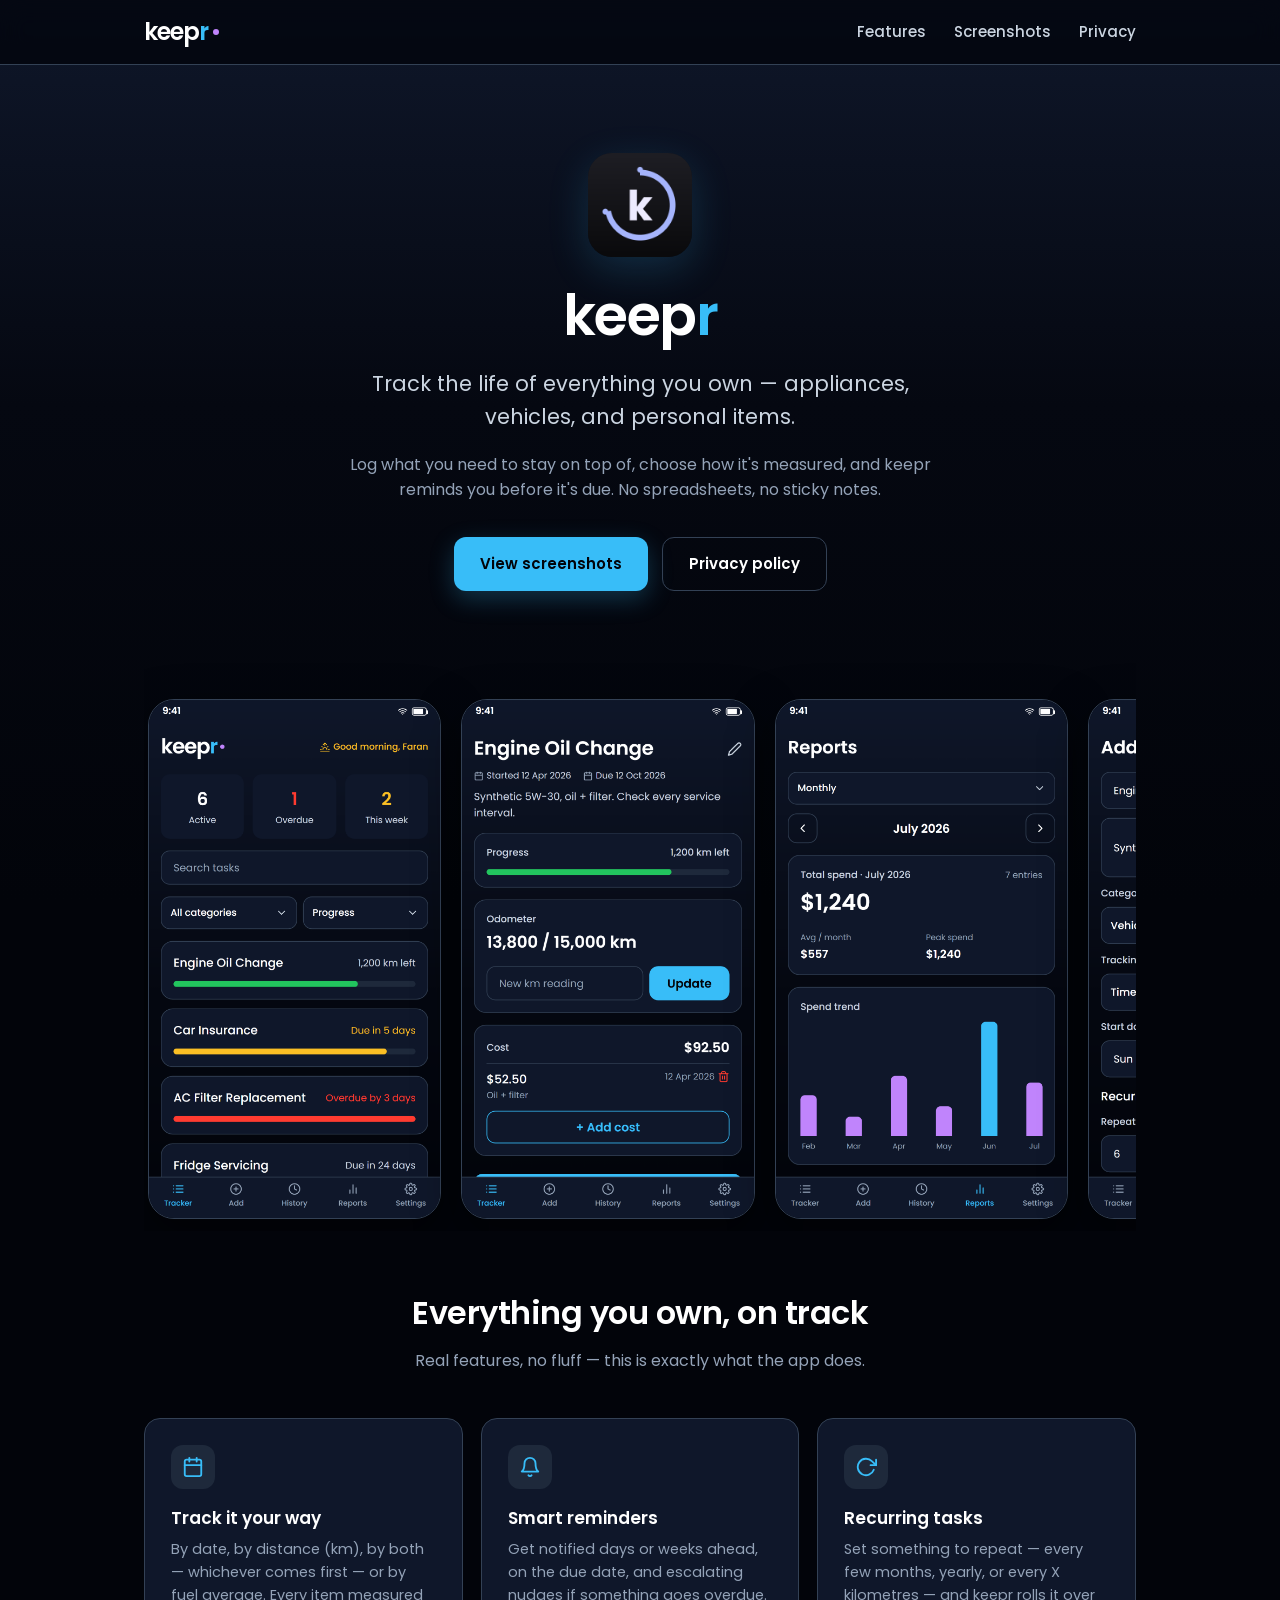
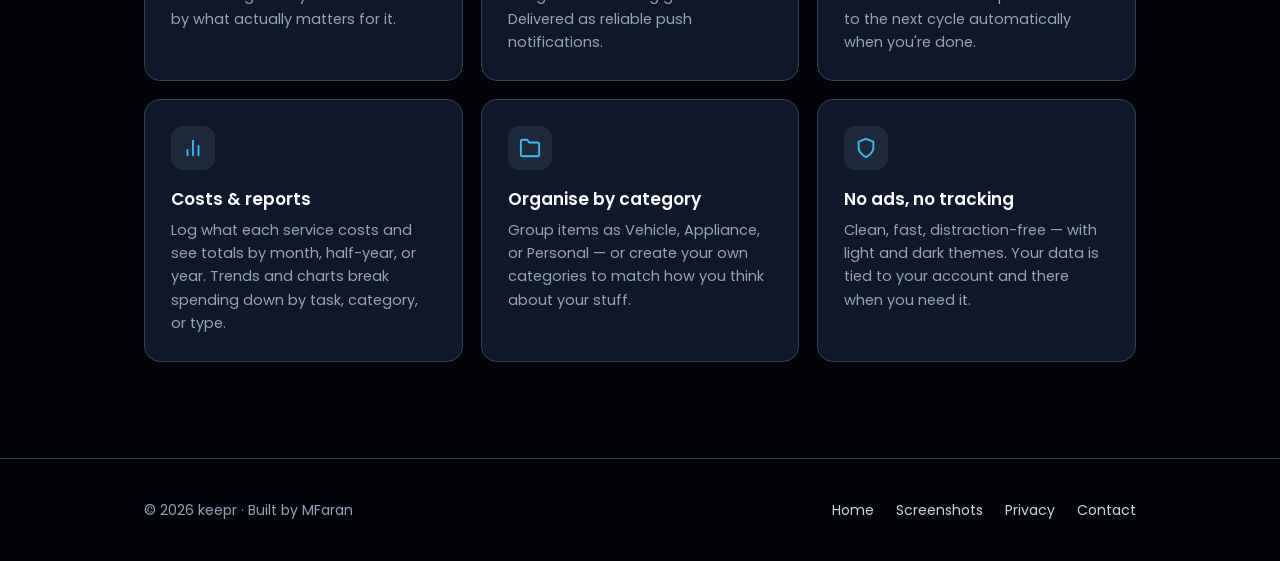
==== index.html @ 11b308d0 "keepr site: landing, privacy policy, screenshots" ====
<!doctype html>
<html lang="en">
<head>
<meta charset="utf-8">
<meta name="viewport" content="width=device-width, initial-scale=1">
<title>keepr — Track the life of everything you own</title>
<meta name="description" content="keepr helps you track the maintenance and lifespan of everything you own — by date, distance, or fuel — with reminders before things are due.">
<meta property="og:title" content="keepr — maintenance & lifespan tracker">
<meta property="og:description" content="Track maintenance by date, distance or fuel. Reminders before things are due. No ads, no tracking.">
<meta property="og:type" content="website">
<link rel="icon" href="assets/icon.png">
<link rel="preconnect" href="https://fonts.googleapis.com">
<link rel="preconnect" href="https://fonts.gstatic.com" crossorigin>
<link href="https://fonts.googleapis.com/css2?family=Poppins:wght@400;500;600&display=swap" rel="stylesheet">
<link rel="stylesheet" href="styles.css">
</head>
<body>

<nav class="nav">
  <div class="wrap nav-inner">
    <a class="brand" href="index.html">keep<span class="r">r</span><span class="dot"></span></a>
    <div class="nav-links">
      <a href="#features">Features</a>
      <a href="screenshots.html">Screenshots</a>
      <a href="privacy.html">Privacy</a>
    </div>
  </div>
</nav>

<header class="hero">
  <div class="wrap">
    <img class="app-icon" src="assets/icon.png" alt="keepr app icon">
    <h1>keep<span class="r">r</span></h1>
    <p class="tagline">Track the life of everything you own — appliances, vehicles, and personal items.</p>
    <p class="lead">Log what you need to stay on top of, choose how it's measured, and keepr reminds you before it's due. No spreadsheets, no sticky notes.</p>
    <div class="cta-row">
      <a class="btn btn-primary" href="screenshots.html">View screenshots</a>
      <a class="btn btn-ghost" href="privacy.html">Privacy policy</a>
    </div>
  </div>
</header>

<!-- Screenshot strip -->
<section class="wrap">
  <div class="shot-strip">
    <img src="screenshots/01-tracker.png" alt="Tracker screen">
    <img src="screenshots/02-detail.png" alt="Task detail screen">
    <img src="screenshots/04-reports.png" alt="Reports screen">
    <img src="screenshots/03-add.png" alt="Add task screen">
    <img src="screenshots/05-settings.png" alt="Settings screen">
    <img src="screenshots/06-tracker-light.png" alt="Tracker screen, light theme">
  </div>
</section>

<!-- Features -->
<section class="section" id="features">
  <div class="wrap">
    <h2>Everything you own, on track</h2>
    <p class="sub">Real features, no fluff — this is exactly what the app does.</p>
    <div class="features">

      <div class="feature">
        <div class="fic">
          <svg width="22" height="22" viewBox="0 0 24 24" fill="none" stroke="#38BDF8" stroke-width="2" stroke-linecap="round" stroke-linejoin="round"><rect x="3" y="4" width="18" height="18" rx="2" ry="2"/><line x1="16" y1="2" x2="16" y2="6"/><line x1="8" y1="2" x2="8" y2="6"/><line x1="3" y1="10" x2="21" y2="10"/></svg>
        </div>
        <h3>Track it your way</h3>
        <p>By date, by distance (km), by both — whichever comes first — or by fuel average. Every item measured by what actually matters for it.</p>
      </div>

      <div class="feature">
        <div class="fic">
          <svg width="22" height="22" viewBox="0 0 24 24" fill="none" stroke="#38BDF8" stroke-width="2" stroke-linecap="round" stroke-linejoin="round"><path d="M18 8A6 6 0 0 0 6 8c0 7-3 9-3 9h18s-3-2-3-9"/><path d="M13.73 21a2 2 0 0 1-3.46 0"/></svg>
        </div>
        <h3>Smart reminders</h3>
        <p>Get notified days or weeks ahead, on the due date, and escalating nudges if something goes overdue. Delivered as reliable push notifications.</p>
      </div>

      <div class="feature">
        <div class="fic">
          <svg width="22" height="22" viewBox="0 0 24 24" fill="none" stroke="#38BDF8" stroke-width="2" stroke-linecap="round" stroke-linejoin="round"><polyline points="23 4 23 10 17 10"/><path d="M20.49 15a9 9 0 1 1-2.12-9.36L23 10"/></svg>
        </div>
        <h3>Recurring tasks</h3>
        <p>Set something to repeat — every few months, yearly, or every X kilometres — and keepr rolls it over to the next cycle automatically when you're done.</p>
      </div>

      <div class="feature">
        <div class="fic">
          <svg width="22" height="22" viewBox="0 0 24 24" fill="none" stroke="#38BDF8" stroke-width="2" stroke-linecap="round" stroke-linejoin="round"><line x1="18" y1="20" x2="18" y2="10"/><line x1="12" y1="20" x2="12" y2="4"/><line x1="6" y1="20" x2="6" y2="14"/></svg>
        </div>
        <h3>Costs &amp; reports</h3>
        <p>Log what each service costs and see totals by month, half-year, or year. Trends and charts break spending down by task, category, or type.</p>
      </div>

      <div class="feature">
        <div class="fic">
          <svg width="22" height="22" viewBox="0 0 24 24" fill="none" stroke="#38BDF8" stroke-width="2" stroke-linecap="round" stroke-linejoin="round"><path d="M22 19a2 2 0 0 1-2 2H4a2 2 0 0 1-2-2V5a2 2 0 0 1 2-2h5l2 3h9a2 2 0 0 1 2 2z"/></svg>
        </div>
        <h3>Organise by category</h3>
        <p>Group items as Vehicle, Appliance, or Personal — or create your own categories to match how you think about your stuff.</p>
      </div>

      <div class="feature">
        <div class="fic">
          <svg width="22" height="22" viewBox="0 0 24 24" fill="none" stroke="#38BDF8" stroke-width="2" stroke-linecap="round" stroke-linejoin="round"><path d="M12 22s8-4 8-10V5l-8-3-8 3v7c0 6 8 10 8 10z"/></svg>
        </div>
        <h3>No ads, no tracking</h3>
        <p>Clean, fast, distraction-free — with light and dark themes. Your data is tied to your account and there when you need it.</p>
      </div>

    </div>
  </div>
</section>

<footer>
  <div class="wrap footer-inner">
    <span class="muted">© 2026 keepr · Built by MFaran</span>
    <div class="flinks">
      <a href="index.html">Home</a>
      <a href="screenshots.html">Screenshots</a>
      <a href="privacy.html">Privacy</a>
      <a href="mailto:farantariq09@gmail.com">Contact</a>
    </div>
  </div>
</footer>

</body>
</html>
---- styles.css ----
/* keepr — GitHub Pages site. Palette mirrors the app's dark theme (src/theme/tokens.ts). */
:root {
  --bg: #02040A;
  --surface: #0F172A;
  --surface-alt: #1E293B;
  --text: #FFFFFF;
  --text-secondary: #CBD5E1;
  --text-muted: #94A3B8;
  --accent: #38BDF8;
  --accent-secondary: #C084FC;
  --border: #334155;
  --success: #22C55E;
  --danger: #FF3B30;
  --radius: 16px;
}

* { margin: 0; padding: 0; box-sizing: border-box; }

html { scroll-behavior: smooth; }

body {
  font-family: 'Poppins', -apple-system, BlinkMacSystemFont, 'Segoe UI', sans-serif;
  color: var(--text);
  background: var(--bg);
  background-image: linear-gradient(180deg, #0F172A 0%, #050811 45%, #02040A 100%);
  background-attachment: fixed;
  line-height: 1.6;
  -webkit-font-smoothing: antialiased;
}

.wrap { max-width: 1040px; margin: 0 auto; padding: 0 24px; }

/* ---- Nav ---- */
.nav {
  position: sticky; top: 0; z-index: 20;
  backdrop-filter: blur(12px);
  background: rgba(2, 4, 10, 0.72);
  border-bottom: 1px solid var(--border);
}
.nav-inner { display: flex; align-items: center; justify-content: space-between; height: 64px; }
.brand { display: flex; align-items: center; font-weight: 600; font-size: 24px; letter-spacing: -1px; text-decoration: none; color: var(--text); }
.brand .r { color: var(--accent); }
.brand .dot { width: 6px; height: 6px; border-radius: 999px; background: var(--accent-secondary); margin-left: 5px; }
.nav-links { display: flex; gap: 28px; }
.nav-links a { color: var(--text-secondary); text-decoration: none; font-size: 15px; font-weight: 500; transition: color .15s; }
.nav-links a:hover { color: var(--accent); }

/* ---- Hero ---- */
.hero { text-align: center; padding: 88px 0 64px; }
.hero .app-icon {
  width: 104px; height: 104px; border-radius: 24px; margin: 0 auto 28px;
  box-shadow: 0 12px 40px rgba(56, 189, 248, 0.18); display: block;
}
.hero h1 { font-size: 56px; font-weight: 600; letter-spacing: -1.5px; line-height: 1.1; }
.hero h1 .r { color: var(--accent); }
.hero .tagline { font-size: 21px; color: var(--text-secondary); margin: 20px auto 0; max-width: 620px; font-weight: 400; }
.hero .lead { font-size: 16px; color: var(--text-muted); margin: 18px auto 0; max-width: 620px; }
.cta-row { display: flex; gap: 14px; justify-content: center; margin-top: 34px; flex-wrap: wrap; }
.btn {
  display: inline-flex; align-items: center; gap: 8px; text-decoration: none;
  font-weight: 600; font-size: 15px; padding: 14px 26px; border-radius: 12px; transition: transform .12s, box-shadow .12s;
}
.btn-primary { background: var(--accent); color: #02040A; box-shadow: 0 8px 24px rgba(56,189,248,.25); }
.btn-primary:hover { transform: translateY(-2px); box-shadow: 0 12px 30px rgba(56,189,248,.35); }
.btn-ghost { border: 1px solid var(--border); color: var(--text); }
.btn-ghost:hover { border-color: var(--accent); color: var(--accent); }

/* ---- Sections ---- */
.section { padding: 56px 0; }
.section h2 { font-size: 32px; font-weight: 600; letter-spacing: -0.5px; text-align: center; }
.section .sub { text-align: center; color: var(--text-muted); margin-top: 10px; font-size: 16px; }

/* ---- Feature grid ---- */
.features { display: grid; grid-template-columns: repeat(auto-fit, minmax(260px, 1fr)); gap: 18px; margin-top: 44px; }
.feature {
  background: var(--surface); border: 1px solid var(--border); border-radius: var(--radius); padding: 26px;
}
.feature .fic {
  width: 44px; height: 44px; border-radius: 12px; background: var(--surface-alt);
  display: flex; align-items: center; justify-content: center; margin-bottom: 16px;
}
.feature h3 { font-size: 17px; font-weight: 600; margin-bottom: 6px; }
.feature p { color: var(--text-muted); font-size: 14.5px; }

/* ---- Screenshot strip / gallery ---- */
.shots { display: grid; grid-template-columns: repeat(auto-fit, minmax(220px, 1fr)); gap: 24px; margin-top: 44px; }
.shot { text-align: center; }
.shot img {
  width: 100%; max-width: 300px; border-radius: 24px; border: 1px solid var(--border);
  box-shadow: 0 16px 44px rgba(0,0,0,.5); transition: transform .2s;
}
.shot img:hover { transform: translateY(-6px); }
.shot .caption { margin-top: 14px; color: var(--text-secondary); font-size: 14px; font-weight: 500; }

.shot-strip { display: flex; gap: 20px; overflow-x: auto; padding: 44px 4px 12px; scroll-snap-type: x mandatory; }
.shot-strip img {
  height: 520px; border-radius: 26px; border: 1px solid var(--border);
  box-shadow: 0 16px 44px rgba(0,0,0,.5); scroll-snap-align: center; flex-shrink: 0;
}

/* ---- Article (privacy) ---- */
.article { max-width: 760px; margin: 0 auto; padding: 56px 0 40px; }
.article h1 { font-size: 38px; font-weight: 600; letter-spacing: -1px; }
.article .updated { color: var(--text-muted); font-size: 14px; margin-top: 8px; margin-bottom: 32px; }
.article h2 { font-size: 22px; font-weight: 600; margin: 34px 0 12px; }
.article p { color: var(--text-secondary); margin-bottom: 16px; font-size: 16px; }
.article ul { color: var(--text-secondary); margin: 0 0 16px 22px; }
.article li { margin-bottom: 8px; }
.article strong { color: var(--text); font-weight: 600; }
.article a { color: var(--accent); text-decoration: none; }
.article a:hover { text-decoration: underline; }
.article .contact-card {
  background: var(--surface); border: 1px solid var(--border); border-radius: var(--radius);
  padding: 22px 24px; margin-top: 12px;
}

/* ---- Footer ---- */
footer { border-top: 1px solid var(--border); padding: 40px 0; margin-top: 40px; }
.footer-inner { display: flex; align-items: center; justify-content: space-between; flex-wrap: wrap; gap: 16px; }
footer .muted { color: var(--text-muted); font-size: 14px; }
footer .flinks { display: flex; gap: 22px; }
footer .flinks a { color: var(--text-secondary); text-decoration: none; font-size: 14px; }
footer .flinks a:hover { color: var(--accent); }

/* ---- Responsive ---- */
@media (max-width: 640px) {
  .hero { padding: 56px 0 40px; }
  .hero h1 { font-size: 40px; }
  .hero .tagline { font-size: 18px; }
  .nav-links { gap: 18px; }
  .nav-links a { font-size: 14px; }
  .section h2 { font-size: 26px; }
}
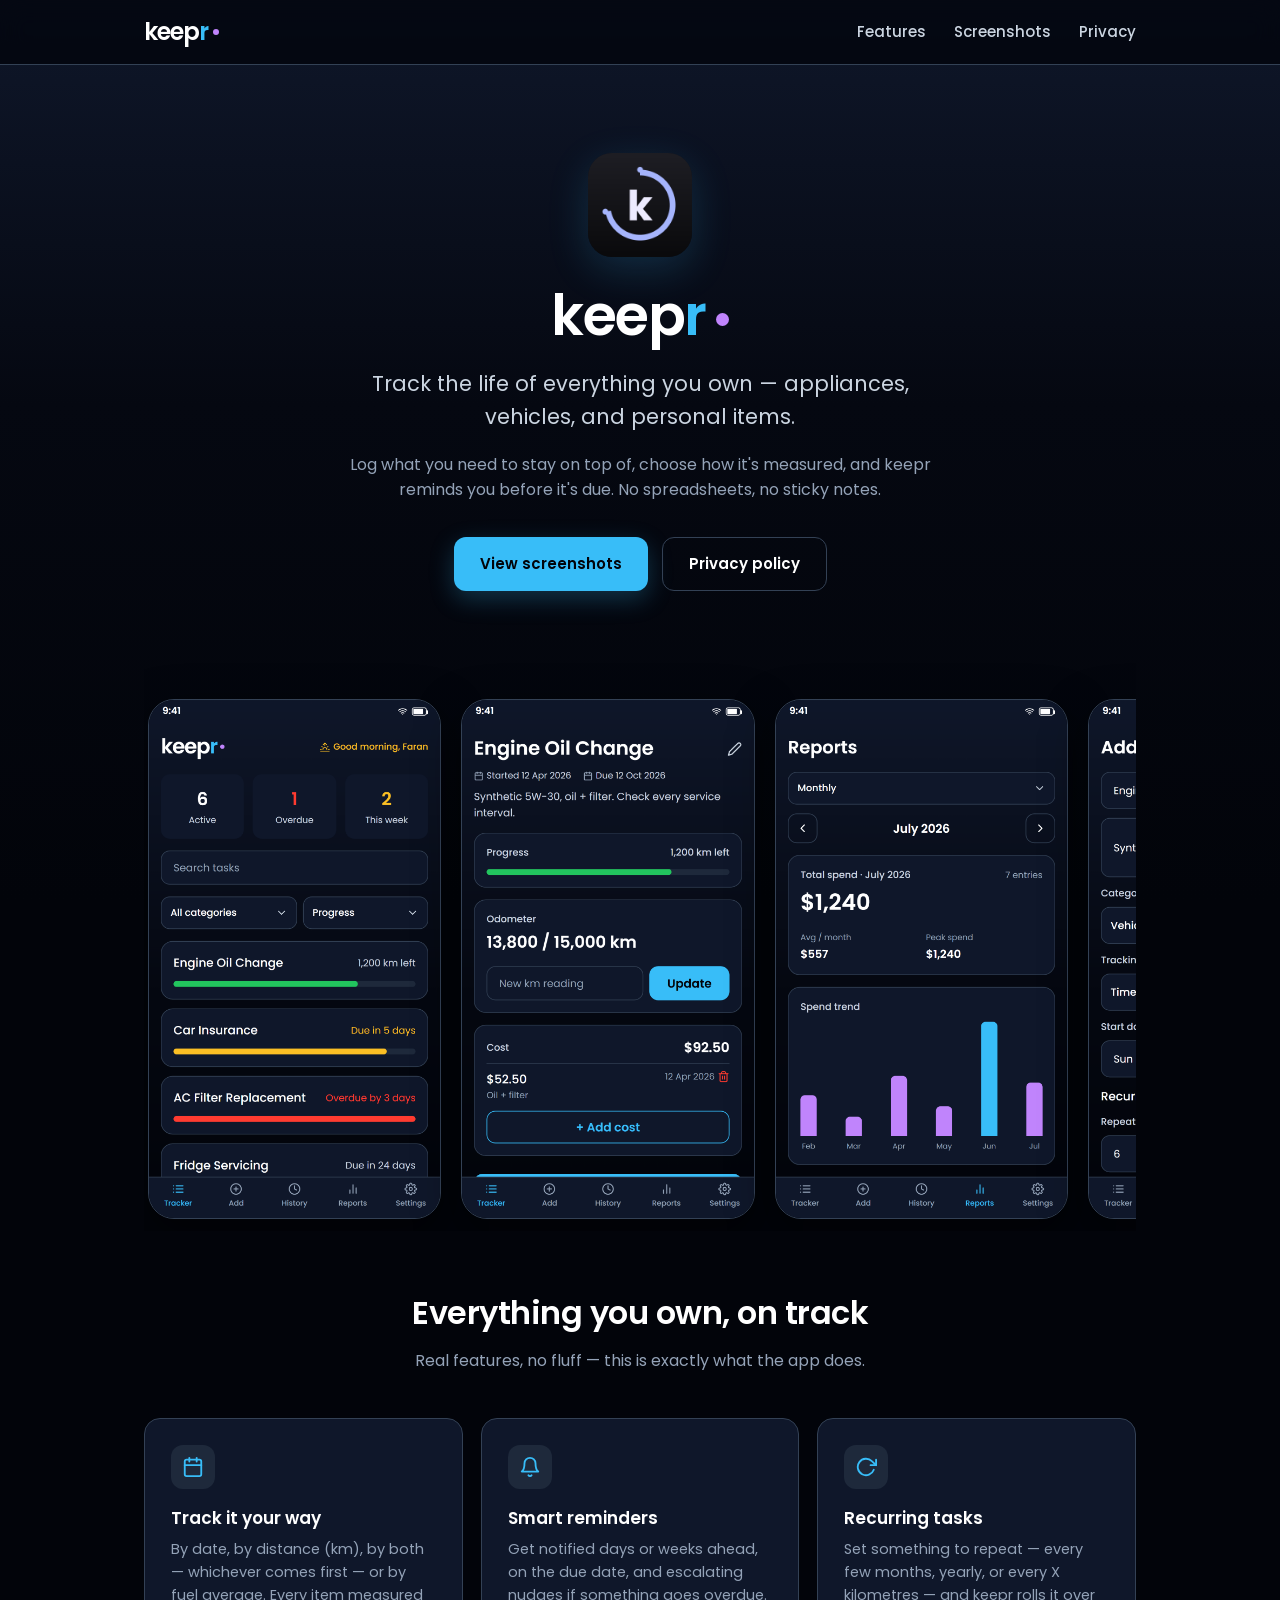
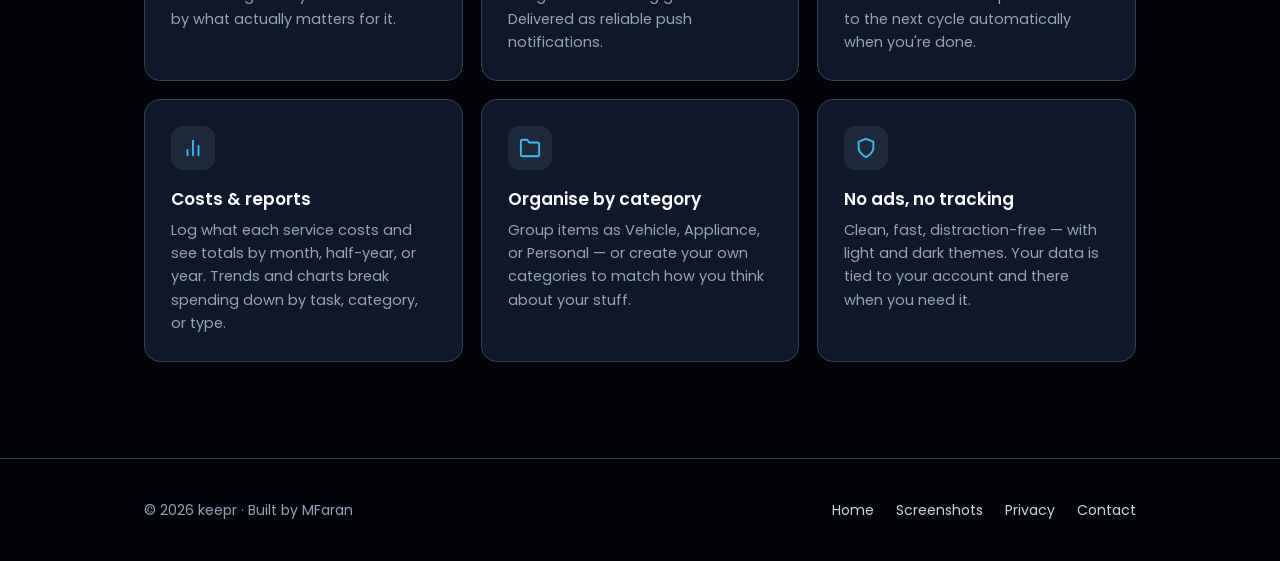
==== commit e664f054: "Add brand dot after 'keepr' in hero heading" ====
--- a/index.html
+++ b/index.html
@@ -30,7 +30,7 @@
 <header class="hero">
   <div class="wrap">
     <img class="app-icon" src="assets/icon.png" alt="keepr app icon">
-    <h1>keep<span class="r">r</span></h1>
+    <h1>keep<span class="r">r</span><span class="dot"></span></h1>
     <p class="tagline">Track the life of everything you own — appliances, vehicles, and personal items.</p>
     <p class="lead">Log what you need to stay on top of, choose how it's measured, and keepr reminds you before it's due. No spreadsheets, no sticky notes.</p>
     <div class="cta-row">
--- a/styles.css
+++ b/styles.css
@@ -53,6 +53,7 @@
 }
 .hero h1 { font-size: 56px; font-weight: 600; letter-spacing: -1.5px; line-height: 1.1; }
 .hero h1 .r { color: var(--accent); }
+.hero h1 .dot { display: inline-block; width: 13px; height: 13px; border-radius: 999px; background: var(--accent-secondary); margin-left: 10px; vertical-align: middle; }
 .hero .tagline { font-size: 21px; color: var(--text-secondary); margin: 20px auto 0; max-width: 620px; font-weight: 400; }
 .hero .lead { font-size: 16px; color: var(--text-muted); margin: 18px auto 0; max-width: 620px; }
 .cta-row { display: flex; gap: 14px; justify-content: center; margin-top: 34px; flex-wrap: wrap; }
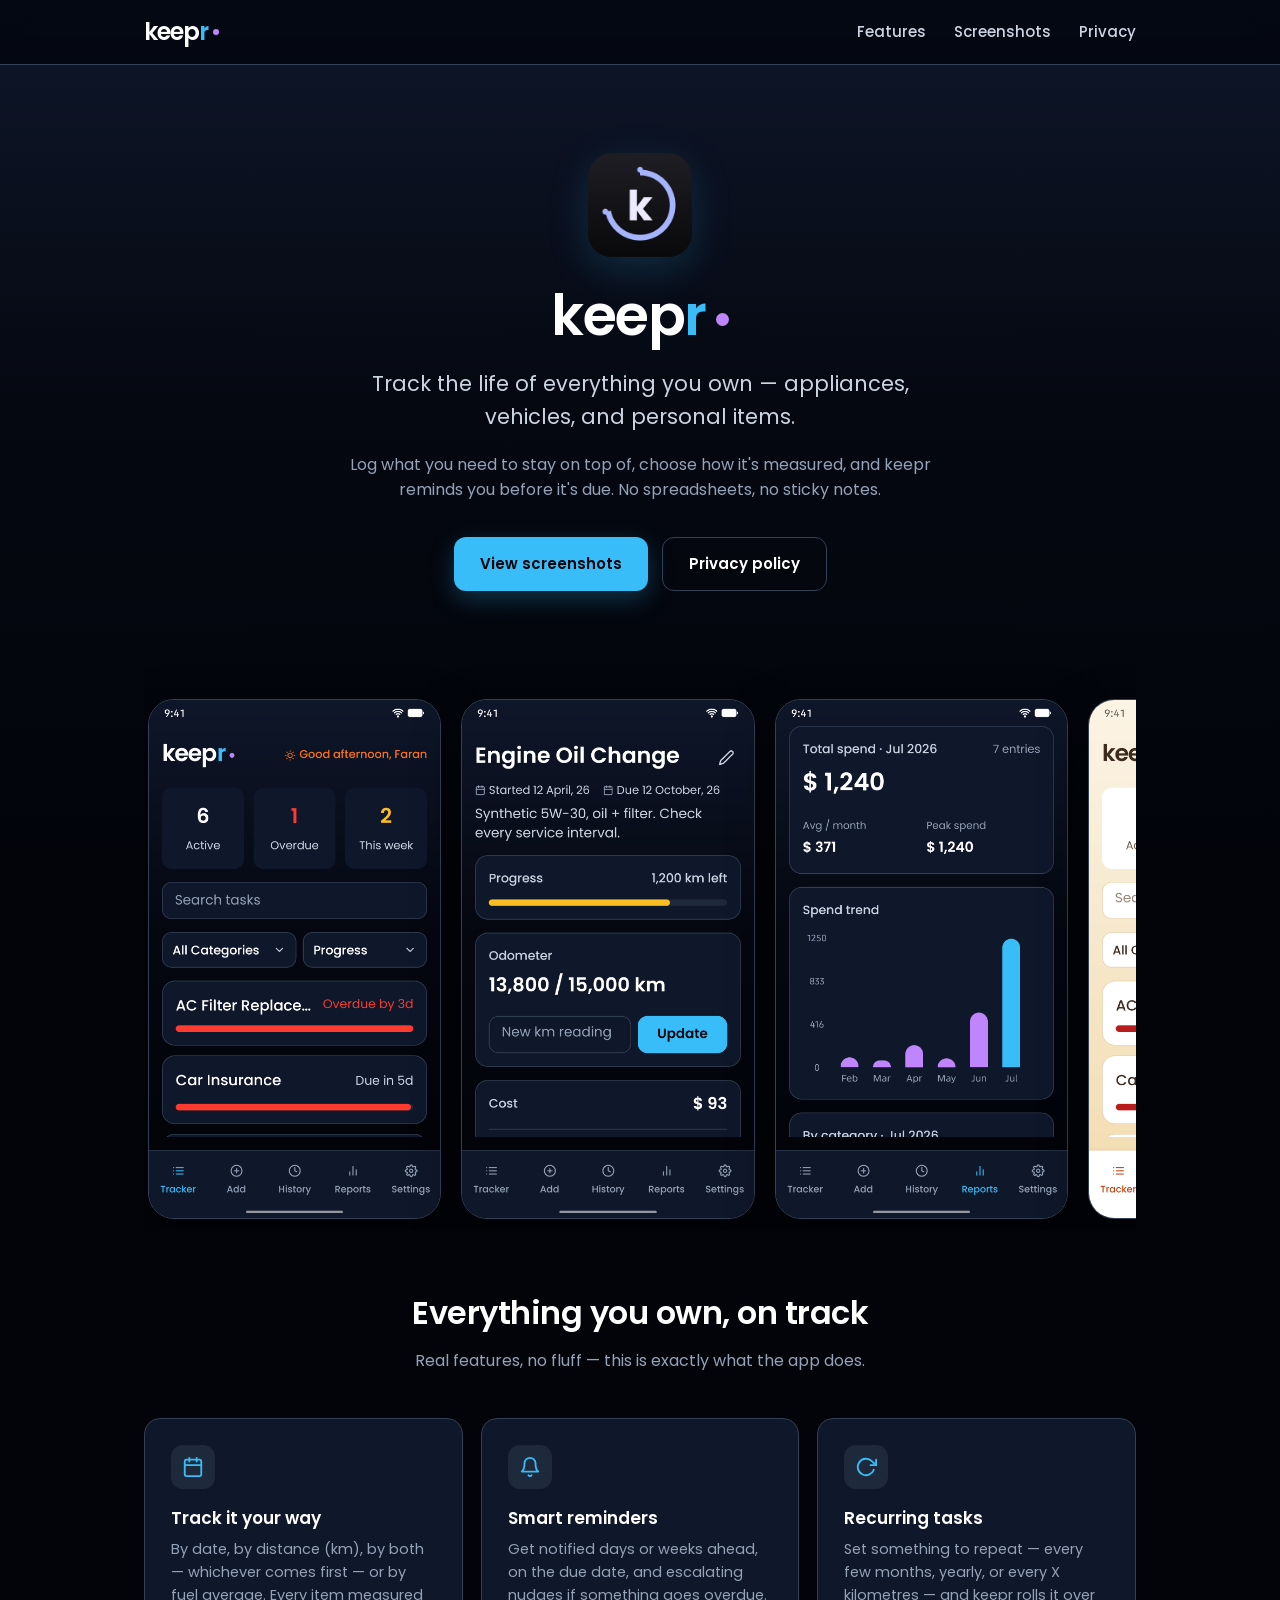
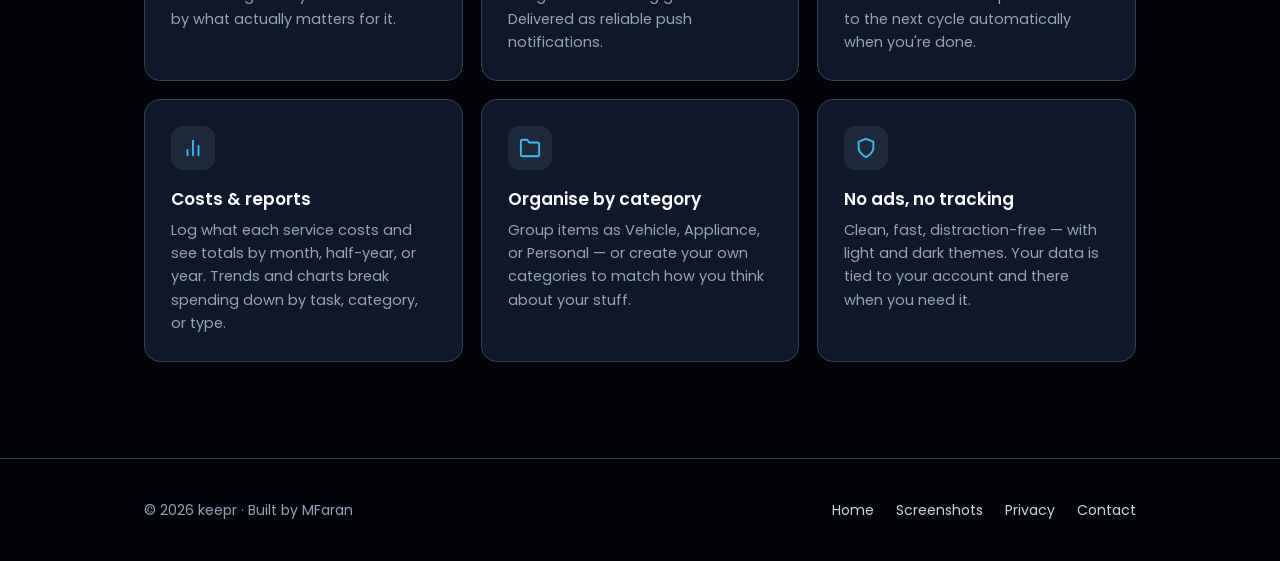
==== commit 0ae9feee: "Replace mockup screenshots with real device captures, dark theme first" ====
--- a/index.html
+++ b/index.html
@@ -43,12 +43,14 @@
 <!-- Screenshot strip -->
 <section class="wrap">
   <div class="shot-strip">
-    <img src="screenshots/01-tracker.png" alt="Tracker screen">
-    <img src="screenshots/02-detail.png" alt="Task detail screen">
-    <img src="screenshots/04-reports.png" alt="Reports screen">
-    <img src="screenshots/03-add.png" alt="Add task screen">
-    <img src="screenshots/05-settings.png" alt="Settings screen">
-    <img src="screenshots/06-tracker-light.png" alt="Tracker screen, light theme">
+    <img src="screenshots/01-tracker-dark.png" alt="Tracker screen, dark theme">
+    <img src="screenshots/03-detail-dark.png" alt="Task detail screen, dark theme">
+    <img src="screenshots/05-reports-dark.png" alt="Reports screen, dark theme">
+    <img src="screenshots/02-tracker-light.png" alt="Tracker screen, light theme">
+    <img src="screenshots/04-detail-light.png" alt="Task detail screen, light theme">
+    <img src="screenshots/06-reports-light.png" alt="Reports screen, light theme">
+    <img src="screenshots/07-settings-light.png" alt="Settings screen, light theme">
+    <img src="screenshots/08-help-light.png" alt="Help screen, light theme">
   </div>
 </section>
 
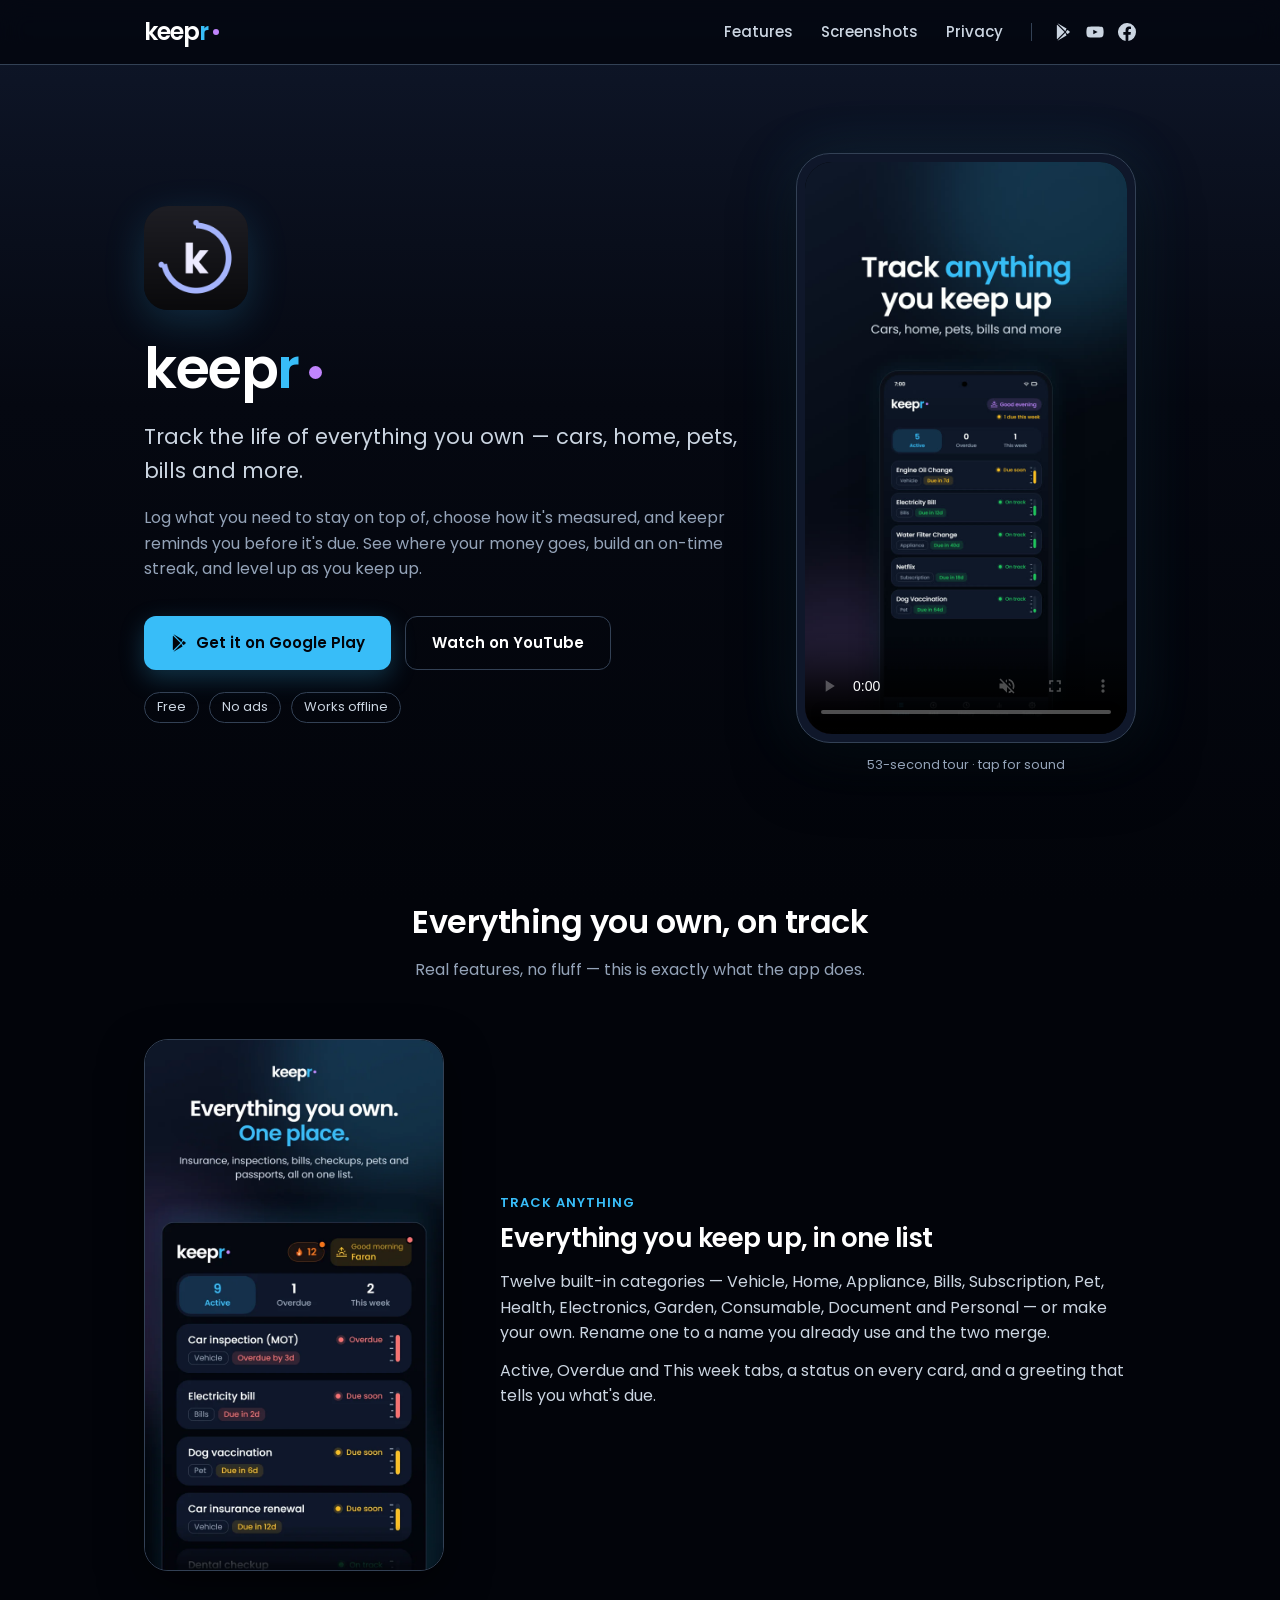
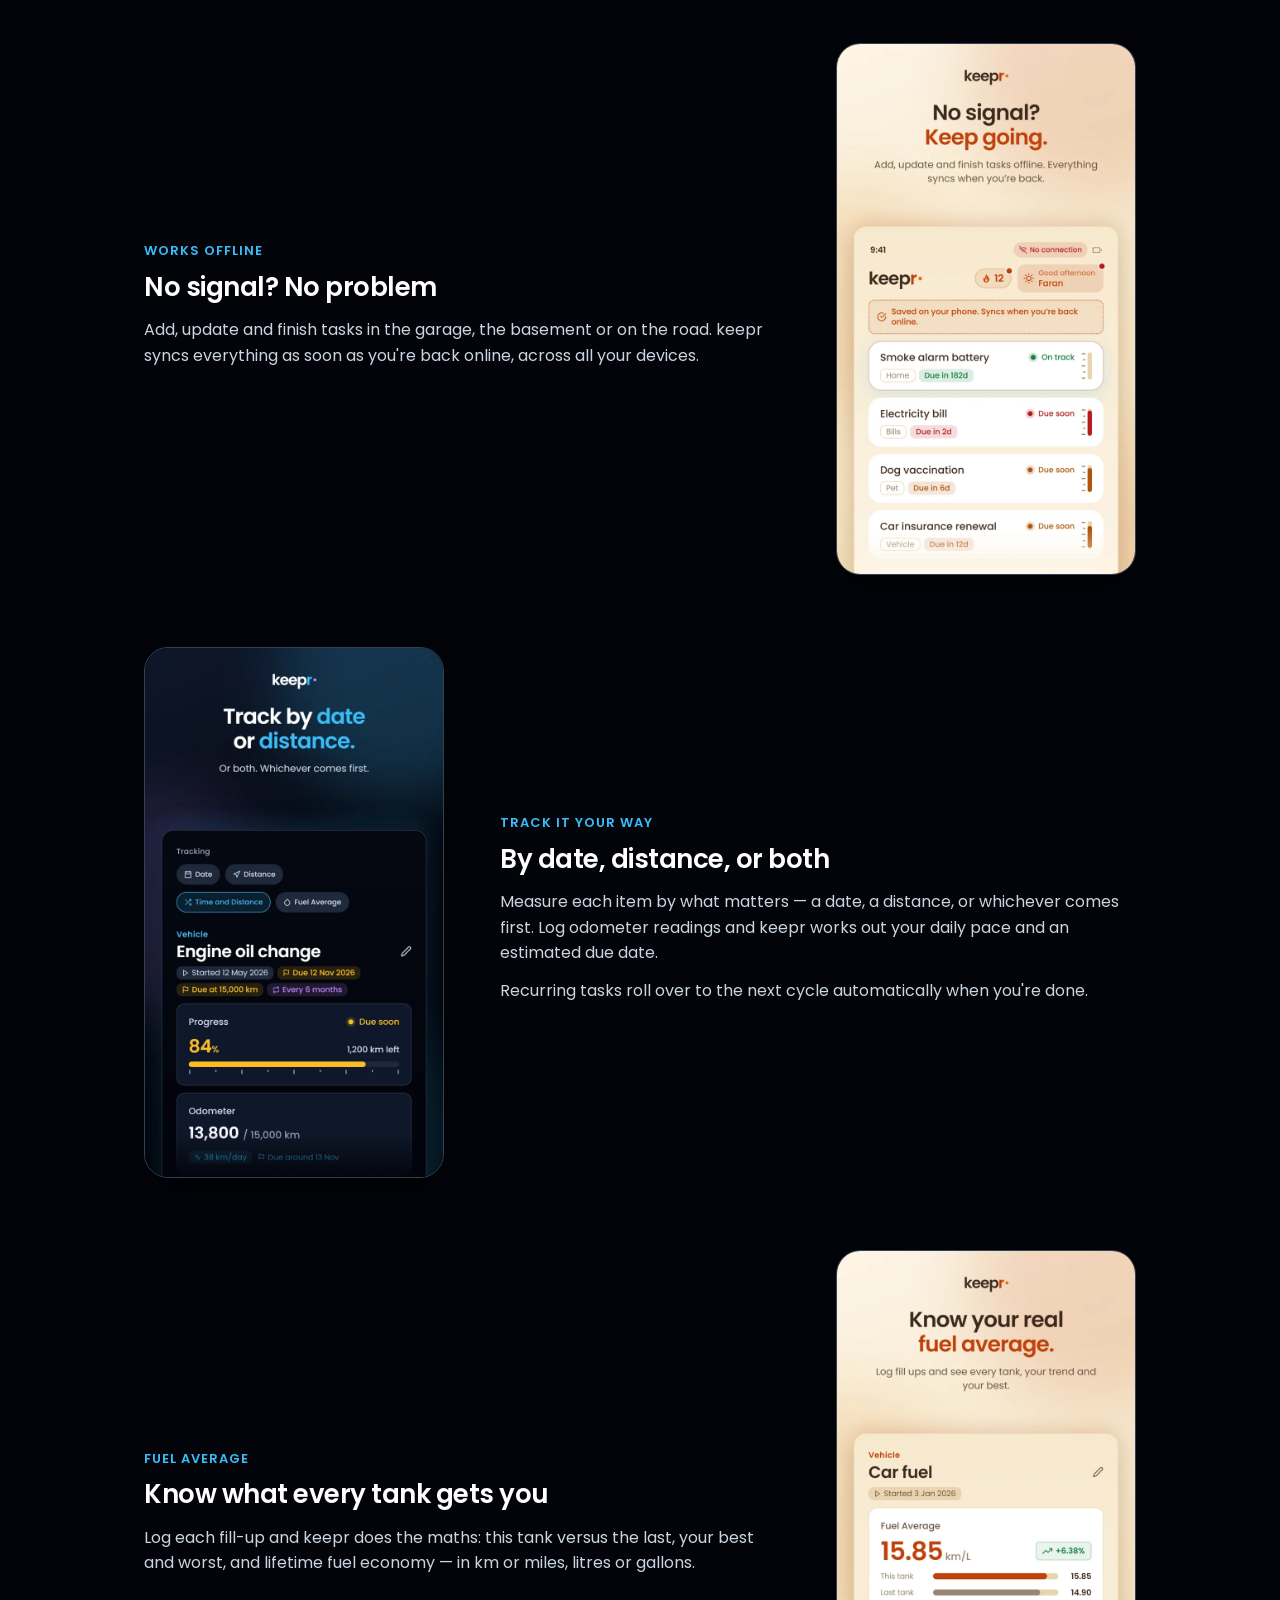
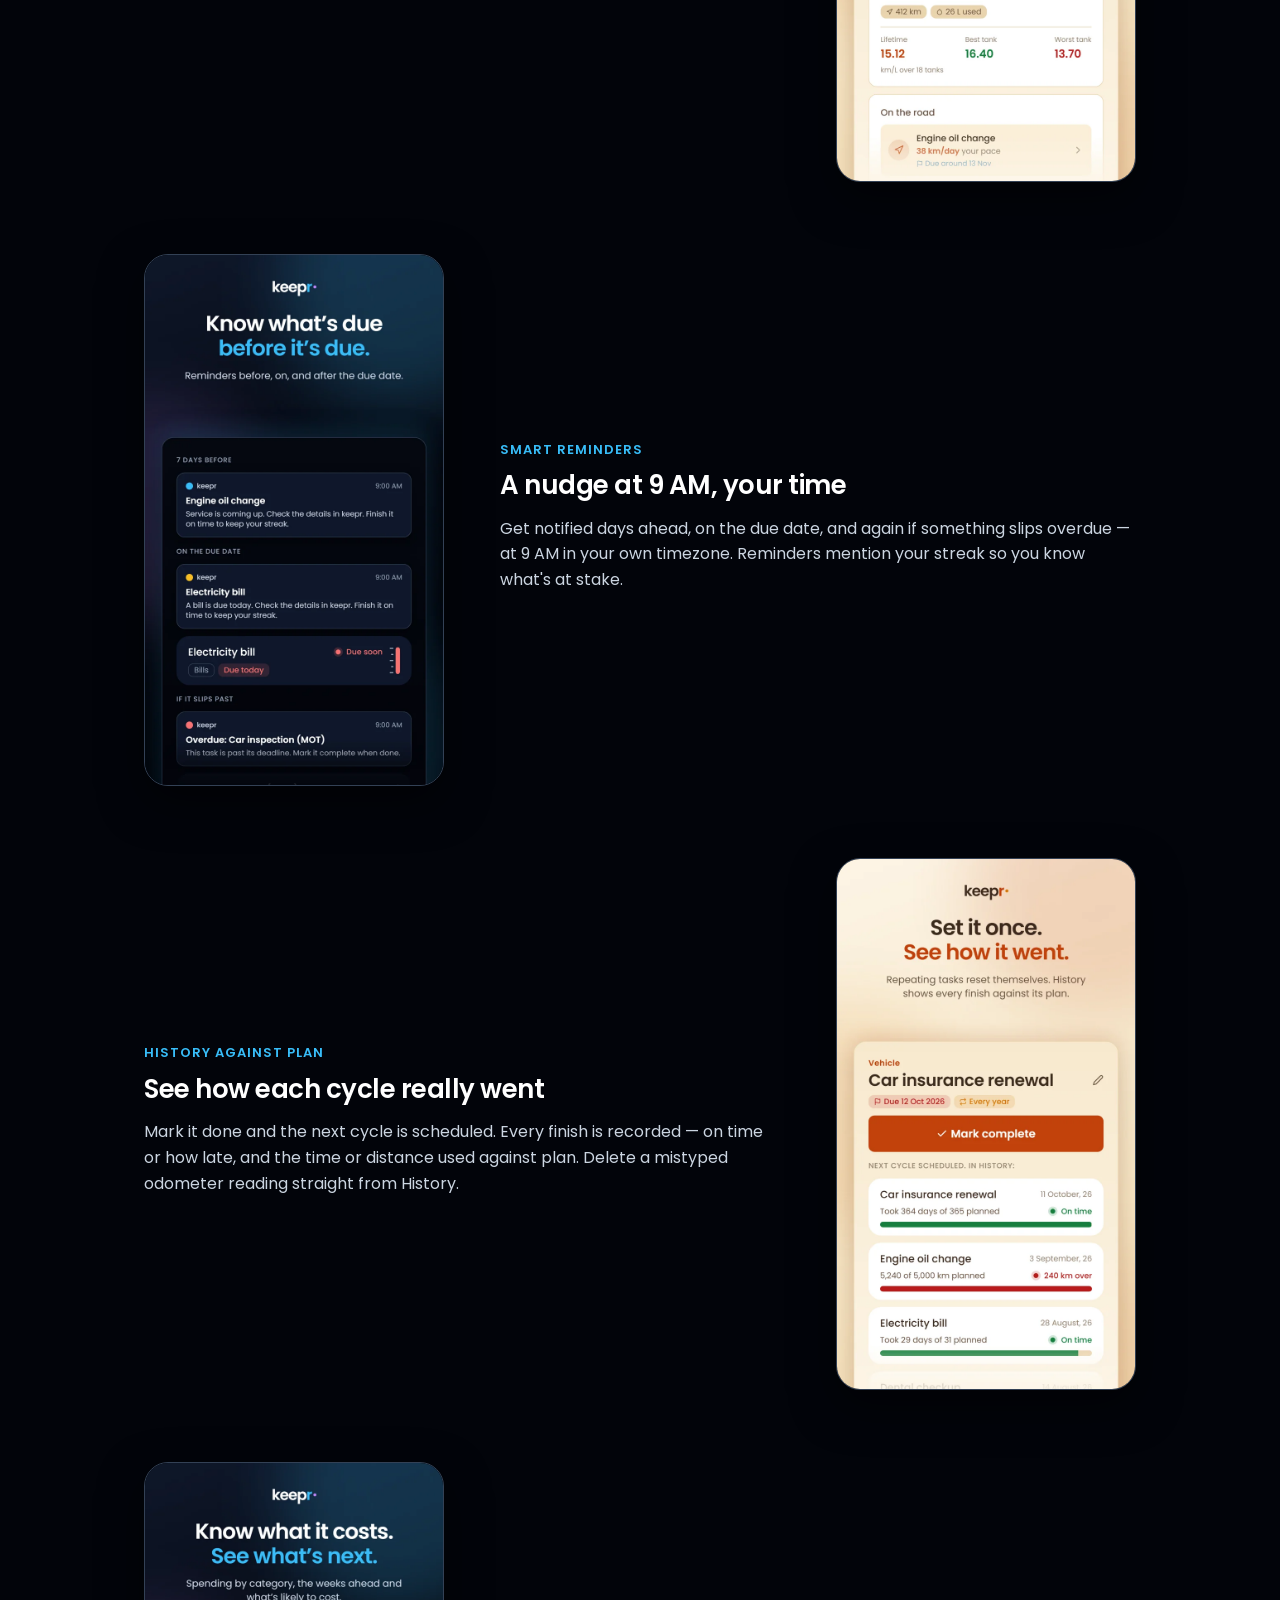
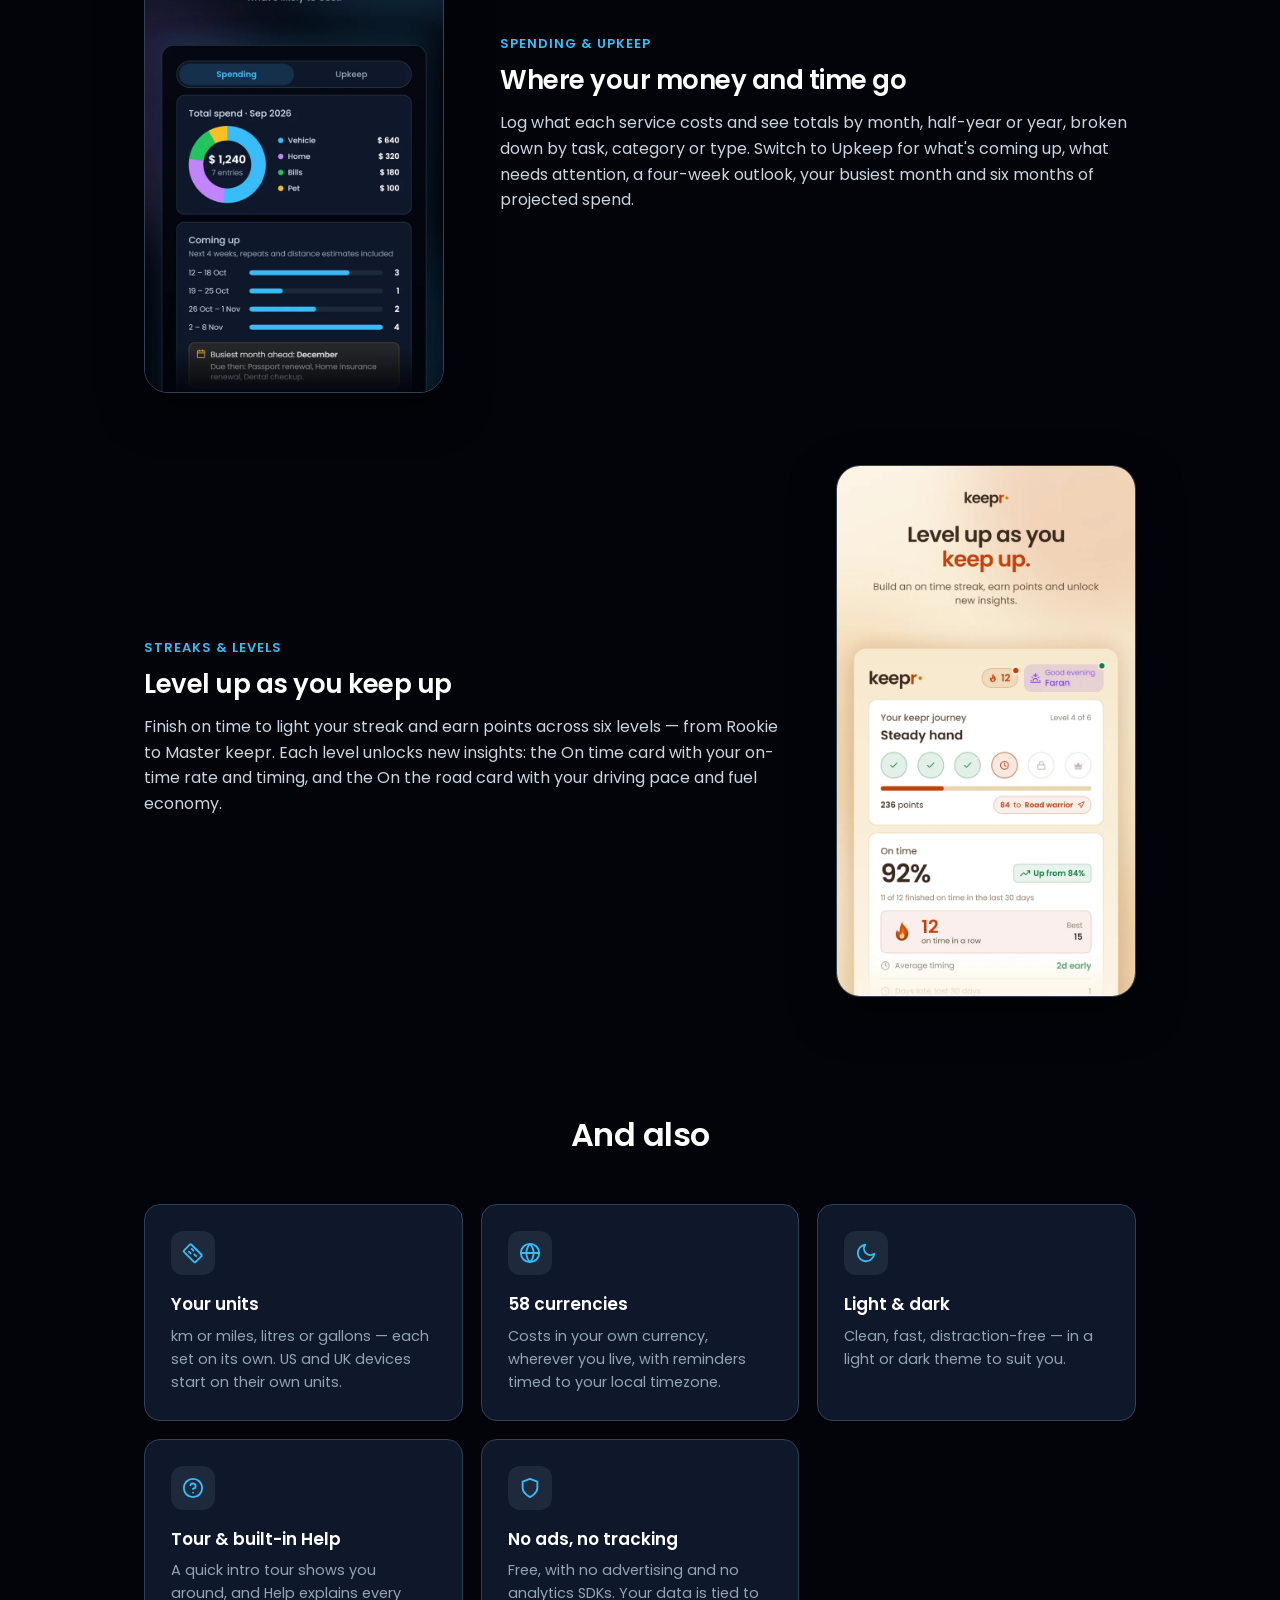
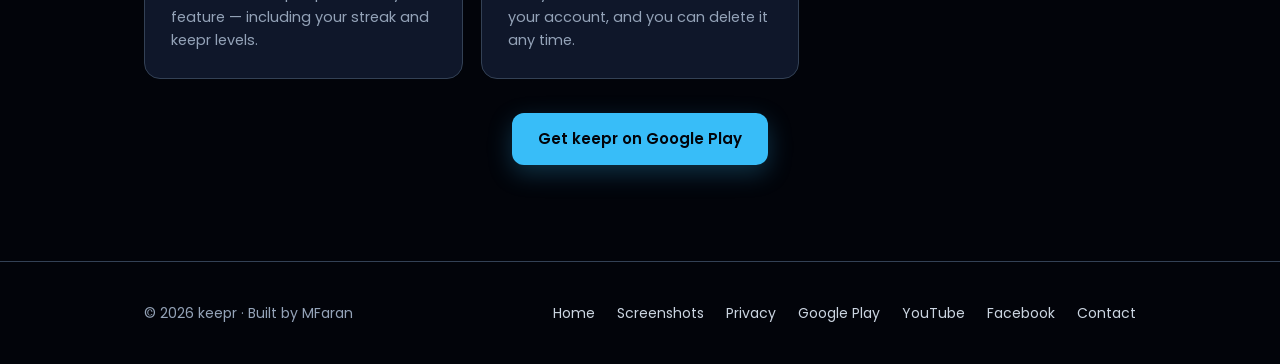
==== commit 8f8318b5: "Show the intro video and every v2.3 feature, link the stores and socials Add the 53 second mobile in" ====
--- a/index.html
+++ b/index.html
@@ -4,10 +4,15 @@
 <meta charset="utf-8">
 <meta name="viewport" content="width=device-width, initial-scale=1">
 <title>keepr — Track the life of everything you own</title>
-<meta name="description" content="keepr helps you track the maintenance and lifespan of everything you own — by date, distance, or fuel — with reminders before things are due.">
+<meta name="description" content="keepr tracks maintenance for your car, home, pets, bills and more — by date, distance or fuel — with reminders at 9 AM your time, spending and upkeep reports, streaks and levels. Free, no ads, works offline.">
 <meta property="og:title" content="keepr — maintenance & lifespan tracker">
-<meta property="og:description" content="Track maintenance by date, distance or fuel. Reminders before things are due. No ads, no tracking.">
+<meta property="og:description" content="Track anything you keep up — by date, distance or fuel. Reminders before things are due, upkeep insights, streaks and levels. Free, no ads, works offline.">
 <meta property="og:type" content="website">
+<meta property="og:url" content="https://faran-tariq.github.io/keepr/">
+<meta property="og:image" content="https://faran-tariq.github.io/keepr/media/keepr-intro-poster.jpg">
+<meta property="og:video" content="https://faran-tariq.github.io/keepr/media/keepr-intro.mp4">
+<meta property="og:video:type" content="video/mp4">
+<meta name="twitter:card" content="summary_large_image">
 <link rel="icon" href="assets/icon.png">
 <link rel="preconnect" href="https://fonts.googleapis.com">
 <link rel="preconnect" href="https://fonts.gstatic.com" crossorigin>
@@ -23,82 +28,165 @@
       <a href="#features">Features</a>
       <a href="screenshots.html">Screenshots</a>
       <a href="privacy.html">Privacy</a>
+      <span class="social-links">
+        <a href="https://play.google.com/store/apps/details?id=com.faran.keepr" target="_blank" rel="noopener" aria-label="keepr on Google Play" title="Google Play"><svg width="18" height="18" viewBox="0 0 24 24" fill="currentColor"><path d="M4.2 2.3c-.3.2-.4.6-.4 1v17.4c0 .4.1.8.4 1L14 12 4.2 2.3zM15.1 13.1l-2.3 2.3-8 7.8c.3.1.7 0 1-.2l10.9-6.2-1.6-3.7zM15.1 10.9l1.6-3.7L5.8 1c-.3-.2-.7-.3-1-.2l8 7.8 2.3 2.3zM20.3 10.8l-2.7-1.6-1.8 2.8 1.8 2.8 2.7-1.6c.7-.4.7-2 0-2.4z"/></svg></a>
+        <a href="https://www.youtube.com/@keeprApp" target="_blank" rel="noopener" aria-label="keepr on YouTube" title="YouTube"><svg width="18" height="18" viewBox="0 0 24 24" fill="currentColor"><path d="M23 7.2a3 3 0 0 0-2.1-2.1C19 4.6 12 4.6 12 4.6s-7 0-8.9.5A3 3 0 0 0 1 7.2 31 31 0 0 0 .5 12a31 31 0 0 0 .5 4.8 3 3 0 0 0 2.1 2.1c1.9.5 8.9.5 8.9.5s7 0 8.9-.5a3 3 0 0 0 2.1-2.1 31 31 0 0 0 .5-4.8 31 31 0 0 0-.5-4.8zM9.7 15V9l5.8 3-5.8 3z"/></svg></a>
+        <a href="https://www.facebook.com/people/Keepr/61594961169582/" target="_blank" rel="noopener" aria-label="keepr on Facebook" title="Facebook"><svg width="18" height="18" viewBox="0 0 24 24" fill="currentColor"><path d="M24 12a12 12 0 1 0-13.9 11.9v-8.4H7.1V12h3V9.4c0-3 1.8-4.7 4.5-4.7 1.3 0 2.7.2 2.7.2v3h-1.5c-1.5 0-2 .9-2 1.9V12h3.4l-.5 3.5h-2.9v8.4A12 12 0 0 0 24 12z"/></svg></a>
+      </span>
     </div>
   </div>
 </nav>
 
 <header class="hero">
-  <div class="wrap">
-    <img class="app-icon" src="assets/icon.png" alt="keepr app icon">
-    <h1>keep<span class="r">r</span><span class="dot"></span></h1>
-    <p class="tagline">Track the life of everything you own — appliances, vehicles, and personal items.</p>
-    <p class="lead">Log what you need to stay on top of, choose how it's measured, and keepr reminds you before it's due. No spreadsheets, no sticky notes.</p>
-    <div class="cta-row">
-      <a class="btn btn-primary" href="screenshots.html">View screenshots</a>
-      <a class="btn btn-ghost" href="privacy.html">Privacy policy</a>
+  <div class="wrap hero-grid">
+    <div class="hero-copy">
+      <img class="app-icon" src="assets/icon.png" alt="keepr app icon">
+      <h1>keep<span class="r">r</span><span class="dot"></span></h1>
+      <p class="tagline">Track the life of everything you own — cars, home, pets, bills and more.</p>
+      <p class="lead">Log what you need to stay on top of, choose how it's measured, and keepr reminds you before it's due. See where your money goes, build an on-time streak, and level up as you keep up.</p>
+      <div class="cta-row">
+        <a class="btn btn-primary" href="https://play.google.com/store/apps/details?id=com.faran.keepr" target="_blank" rel="noopener">
+          <svg width="18" height="18" viewBox="0 0 24 24" fill="currentColor" aria-hidden="true"><path d="M4.2 2.3c-.3.2-.4.6-.4 1v17.4c0 .4.1.8.4 1L14 12 4.2 2.3zM15.1 13.1l-2.3 2.3-8 7.8c.3.1.7 0 1-.2l10.9-6.2-1.6-3.7zM15.1 10.9l1.6-3.7L5.8 1c-.3-.2-.7-.3-1-.2l8 7.8 2.3 2.3zM20.3 10.8l-2.7-1.6-1.8 2.8 1.8 2.8 2.7-1.6c.7-.4.7-2 0-2.4z"/></svg>
+          Get it on Google Play
+        </a>
+        <a class="btn btn-ghost" href="https://www.youtube.com/@keeprApp" target="_blank" rel="noopener">Watch on YouTube</a>
+      </div>
+      <p class="pills"><span>Free</span><span>No ads</span><span>Works offline</span></p>
+    </div>
+    <div class="hero-video">
+      <div class="phone-frame">
+        <video autoplay muted loop playsinline controls preload="metadata" poster="media/keepr-intro-poster.jpg" aria-label="keepr intro video">
+          <source src="media/keepr-intro.mp4" type="video/mp4">
+          <track kind="captions" src="media/keepr-intro.vtt" srclang="en" label="English">
+        </video>
+      </div>
+      <p class="video-hint">53-second tour · tap for sound</p>
     </div>
   </div>
 </header>
 
-<!-- Screenshot strip -->
-<section class="wrap">
-  <div class="shot-strip">
-    <img src="screenshots/01-tracker-dark.png" alt="Tracker screen, dark theme">
-    <img src="screenshots/03-detail-dark.png" alt="Task detail screen, dark theme">
-    <img src="screenshots/05-reports-dark.png" alt="Reports screen, dark theme">
-    <img src="screenshots/02-tracker-light.png" alt="Tracker screen, light theme">
-    <img src="screenshots/04-detail-light.png" alt="Task detail screen, light theme">
-    <img src="screenshots/06-reports-light.png" alt="Reports screen, light theme">
-    <img src="screenshots/07-settings-light.png" alt="Settings screen, light theme">
-    <img src="screenshots/08-help-light.png" alt="Help screen, light theme">
-  </div>
-</section>
-
-<!-- Features -->
+<!-- Feature showcase -->
 <section class="section" id="features">
   <div class="wrap">
     <h2>Everything you own, on track</h2>
     <p class="sub">Real features, no fluff — this is exactly what the app does.</p>
+
+    <div class="showcase">
+
+      <div class="showcase-row">
+        <img src="screenshots/01-track-everything.webp" alt="Tracker list with vehicle, bills, appliance, subscription and pet tasks" loading="lazy" width="720" height="1280">
+        <div class="showcase-copy">
+          <span class="kicker">Track anything</span>
+          <h3>Everything you keep up, in one list</h3>
+          <p>Twelve built-in categories — Vehicle, Home, Appliance, Bills, Subscription, Pet, Health, Electronics, Garden, Consumable, Document and Personal — or make your own. Rename one to a name you already use and the two merge.</p>
+          <p>Active, Overdue and This week tabs, a status on every card, and a greeting that tells you what's due.</p>
+        </div>
+      </div>
+
+      <div class="showcase-row">
+        <img src="screenshots/02-offline.webp" alt="Adding and finishing tasks offline, then syncing" loading="lazy" width="720" height="1280">
+        <div class="showcase-copy">
+          <span class="kicker">Works offline</span>
+          <h3>No signal? No problem</h3>
+          <p>Add, update and finish tasks in the garage, the basement or on the road. keepr syncs everything as soon as you're back online, across all your devices.</p>
+        </div>
+      </div>
+
+      <div class="showcase-row">
+        <img src="screenshots/03-date-or-distance.webp" alt="Task detail with progress card and odometer reading" loading="lazy" width="720" height="1280">
+        <div class="showcase-copy">
+          <span class="kicker">Track it your way</span>
+          <h3>By date, distance, or both</h3>
+          <p>Measure each item by what matters — a date, a distance, or whichever comes first. Log odometer readings and keepr works out your daily pace and an estimated due date.</p>
+          <p>Recurring tasks roll over to the next cycle automatically when you're done.</p>
+        </div>
+      </div>
+
+      <div class="showcase-row">
+        <img src="screenshots/04-fuel.webp" alt="Fuel average card comparing this tank with the last" loading="lazy" width="720" height="1280">
+        <div class="showcase-copy">
+          <span class="kicker">Fuel average</span>
+          <h3>Know what every tank gets you</h3>
+          <p>Log each fill-up and keepr does the maths: this tank versus the last, your best and worst, and lifetime fuel economy — in km or miles, litres or gallons.</p>
+        </div>
+      </div>
+
+      <div class="showcase-row">
+        <img src="screenshots/05-reminders.webp" alt="Reminder notifications before, on and after the due date" loading="lazy" width="720" height="1280">
+        <div class="showcase-copy">
+          <span class="kicker">Smart reminders</span>
+          <h3>A nudge at 9 AM, your time</h3>
+          <p>Get notified days ahead, on the due date, and again if something slips overdue — at 9 AM in your own timezone. Reminders mention your streak so you know what's at stake.</p>
+        </div>
+      </div>
+
+      <div class="showcase-row">
+        <img src="screenshots/06-history.webp" alt="History showing each finish against plan" loading="lazy" width="720" height="1280">
+        <div class="showcase-copy">
+          <span class="kicker">History against plan</span>
+          <h3>See how each cycle really went</h3>
+          <p>Mark it done and the next cycle is scheduled. Every finish is recorded — on time or how late, and the time or distance used against plan. Delete a mistyped odometer reading straight from History.</p>
+        </div>
+      </div>
+
+      <div class="showcase-row">
+        <img src="screenshots/07-spending-upkeep.webp" alt="Reports with spending by category and upcoming upkeep" loading="lazy" width="720" height="1280">
+        <div class="showcase-copy">
+          <span class="kicker">Spending &amp; Upkeep</span>
+          <h3>Where your money and time go</h3>
+          <p>Log what each service costs and see totals by month, half-year or year, broken down by task, category or type. Switch to Upkeep for what's coming up, what needs attention, a four-week outlook, your busiest month and six months of projected spend.</p>
+        </div>
+      </div>
+
+      <div class="showcase-row">
+        <img src="screenshots/08-streak-levels.webp" alt="Streak flame, keepr level journey and On time card" loading="lazy" width="720" height="1280">
+        <div class="showcase-copy">
+          <span class="kicker">Streaks &amp; levels</span>
+          <h3>Level up as you keep up</h3>
+          <p>Finish on time to light your streak and earn points across six levels — from Rookie to Master keepr. Each level unlocks new insights: the On time card with your on-time rate and timing, and the On the road card with your driving pace and fuel economy.</p>
+        </div>
+      </div>
+
+    </div>
+  </div>
+</section>
+
+<!-- And also -->
+<section class="section">
+  <div class="wrap">
+    <h2>And also</h2>
     <div class="features">
 
       <div class="feature">
         <div class="fic">
-          <svg width="22" height="22" viewBox="0 0 24 24" fill="none" stroke="#38BDF8" stroke-width="2" stroke-linecap="round" stroke-linejoin="round"><rect x="3" y="4" width="18" height="18" rx="2" ry="2"/><line x1="16" y1="2" x2="16" y2="6"/><line x1="8" y1="2" x2="8" y2="6"/><line x1="3" y1="10" x2="21" y2="10"/></svg>
-        </div>
-        <h3>Track it your way</h3>
-        <p>By date, by distance (km), by both — whichever comes first — or by fuel average. Every item measured by what actually matters for it.</p>
-      </div>
-
-      <div class="feature">
-        <div class="fic">
-          <svg width="22" height="22" viewBox="0 0 24 24" fill="none" stroke="#38BDF8" stroke-width="2" stroke-linecap="round" stroke-linejoin="round"><path d="M18 8A6 6 0 0 0 6 8c0 7-3 9-3 9h18s-3-2-3-9"/><path d="M13.73 21a2 2 0 0 1-3.46 0"/></svg>
-        </div>
-        <h3>Smart reminders</h3>
-        <p>Get notified days or weeks ahead, on the due date, and escalating nudges if something goes overdue. Delivered as reliable push notifications.</p>
-      </div>
-
-      <div class="feature">
-        <div class="fic">
-          <svg width="22" height="22" viewBox="0 0 24 24" fill="none" stroke="#38BDF8" stroke-width="2" stroke-linecap="round" stroke-linejoin="round"><polyline points="23 4 23 10 17 10"/><path d="M20.49 15a9 9 0 1 1-2.12-9.36L23 10"/></svg>
-        </div>
-        <h3>Recurring tasks</h3>
-        <p>Set something to repeat — every few months, yearly, or every X kilometres — and keepr rolls it over to the next cycle automatically when you're done.</p>
-      </div>
-
-      <div class="feature">
-        <div class="fic">
-          <svg width="22" height="22" viewBox="0 0 24 24" fill="none" stroke="#38BDF8" stroke-width="2" stroke-linecap="round" stroke-linejoin="round"><line x1="18" y1="20" x2="18" y2="10"/><line x1="12" y1="20" x2="12" y2="4"/><line x1="6" y1="20" x2="6" y2="14"/></svg>
-        </div>
-        <h3>Costs &amp; reports</h3>
-        <p>Log what each service costs and see totals by month, half-year, or year. Trends and charts break spending down by task, category, or type.</p>
-      </div>
-
-      <div class="feature">
-        <div class="fic">
-          <svg width="22" height="22" viewBox="0 0 24 24" fill="none" stroke="#38BDF8" stroke-width="2" stroke-linecap="round" stroke-linejoin="round"><path d="M22 19a2 2 0 0 1-2 2H4a2 2 0 0 1-2-2V5a2 2 0 0 1 2-2h5l2 3h9a2 2 0 0 1 2 2z"/></svg>
-        </div>
-        <h3>Organise by category</h3>
-        <p>Group items as Vehicle, Appliance, or Personal — or create your own categories to match how you think about your stuff.</p>
+          <svg width="22" height="22" viewBox="0 0 24 24" fill="none" stroke="#38BDF8" stroke-width="2" stroke-linecap="round" stroke-linejoin="round"><path d="M21.3 15.3l-6.6 6.6a1 1 0 0 1-1.4 0L2.1 10.7a1 1 0 0 1 0-1.4l6.6-6.6a1 1 0 0 1 1.4 0l11.2 11.2a1 1 0 0 1 0 1.4z"/><path d="M7.5 10.5l2 2"/><path d="M10.5 7.5l2 2"/><path d="M13.5 13.5l2 2"/></svg>
+        </div>
+        <h3>Your units</h3>
+        <p>km or miles, litres or gallons — each set on its own. US and UK devices start on their own units.</p>
+      </div>
+
+      <div class="feature">
+        <div class="fic">
+          <svg width="22" height="22" viewBox="0 0 24 24" fill="none" stroke="#38BDF8" stroke-width="2" stroke-linecap="round" stroke-linejoin="round"><circle cx="12" cy="12" r="10"/><path d="M2 12h20"/><path d="M12 2a15.3 15.3 0 0 1 4 10 15.3 15.3 0 0 1-4 10 15.3 15.3 0 0 1-4-10 15.3 15.3 0 0 1 4-10z"/></svg>
+        </div>
+        <h3>58 currencies</h3>
+        <p>Costs in your own currency, wherever you live, with reminders timed to your local timezone.</p>
+      </div>
+
+      <div class="feature">
+        <div class="fic">
+          <svg width="22" height="22" viewBox="0 0 24 24" fill="none" stroke="#38BDF8" stroke-width="2" stroke-linecap="round" stroke-linejoin="round"><path d="M21 12.8A9 9 0 1 1 11.2 3a7 7 0 0 0 9.8 9.8z"/></svg>
+        </div>
+        <h3>Light &amp; dark</h3>
+        <p>Clean, fast, distraction-free — in a light or dark theme to suit you.</p>
+      </div>
+
+      <div class="feature">
+        <div class="fic">
+          <svg width="22" height="22" viewBox="0 0 24 24" fill="none" stroke="#38BDF8" stroke-width="2" stroke-linecap="round" stroke-linejoin="round"><circle cx="12" cy="12" r="10"/><path d="M9.1 9a3 3 0 0 1 5.8 1c0 2-3 3-3 3"/><line x1="12" y1="17" x2="12.01" y2="17"/></svg>
+        </div>
+        <h3>Tour &amp; built-in Help</h3>
+        <p>A quick intro tour shows you around, and Help explains every feature — including your streak and keepr levels.</p>
       </div>
 
       <div class="feature">
@@ -106,9 +194,12 @@
           <svg width="22" height="22" viewBox="0 0 24 24" fill="none" stroke="#38BDF8" stroke-width="2" stroke-linecap="round" stroke-linejoin="round"><path d="M12 22s8-4 8-10V5l-8-3-8 3v7c0 6 8 10 8 10z"/></svg>
         </div>
         <h3>No ads, no tracking</h3>
-        <p>Clean, fast, distraction-free — with light and dark themes. Your data is tied to your account and there when you need it.</p>
-      </div>
-
+        <p>Free, with no advertising and no analytics SDKs. Your data is tied to your account, and you can delete it any time.</p>
+      </div>
+
+    </div>
+    <div class="cta-row">
+      <a class="btn btn-primary" href="https://play.google.com/store/apps/details?id=com.faran.keepr" target="_blank" rel="noopener">Get keepr on Google Play</a>
     </div>
   </div>
 </section>
@@ -120,6 +211,9 @@
       <a href="index.html">Home</a>
       <a href="screenshots.html">Screenshots</a>
       <a href="privacy.html">Privacy</a>
+      <a href="https://play.google.com/store/apps/details?id=com.faran.keepr" target="_blank" rel="noopener">Google Play</a>
+      <a href="https://www.youtube.com/@keeprApp" target="_blank" rel="noopener">YouTube</a>
+      <a href="https://www.facebook.com/people/Keepr/61594961169582/" target="_blank" rel="noopener">Facebook</a>
       <a href="mailto:farantariq09@gmail.com">Contact</a>
     </div>
   </div>
--- a/styles.css
+++ b/styles.css
@@ -41,7 +41,9 @@
 .brand { display: flex; align-items: center; font-weight: 600; font-size: 24px; letter-spacing: -1px; text-decoration: none; color: var(--text); }
 .brand .r { color: var(--accent); }
 .brand .dot { width: 6px; height: 6px; border-radius: 999px; background: var(--accent-secondary); margin-left: 5px; }
-.nav-links { display: flex; gap: 28px; }
+.nav-links { display: flex; align-items: center; gap: 28px; }
+.social-links { display: flex; align-items: center; gap: 14px; padding-left: 22px; border-left: 1px solid var(--border); }
+.social-links a { display: flex; }
 .nav-links a { color: var(--text-secondary); text-decoration: none; font-size: 15px; font-weight: 500; transition: color .15s; }
 .nav-links a:hover { color: var(--accent); }
 
@@ -65,6 +67,32 @@
 .btn-primary:hover { transform: translateY(-2px); box-shadow: 0 12px 30px rgba(56,189,248,.35); }
 .btn-ghost { border: 1px solid var(--border); color: var(--text); }
 .btn-ghost:hover { border-color: var(--accent); color: var(--accent); }
+
+.hero-grid { display: grid; grid-template-columns: 1fr 340px; gap: 56px; align-items: center; text-align: left; }
+.hero-grid .app-icon { margin: 0 0 28px; }
+.hero-grid .tagline, .hero-grid .lead { margin-left: 0; }
+.hero-grid .cta-row { justify-content: flex-start; }
+.pills { display: flex; gap: 10px; flex-wrap: wrap; margin-top: 22px; }
+.pills span { font-size: 13px; color: var(--text-secondary); border: 1px solid var(--border); border-radius: 999px; padding: 4px 12px; }
+.phone-frame {
+  border-radius: 34px; padding: 8px; background: var(--surface); border: 1px solid var(--border);
+  box-shadow: 0 24px 60px rgba(0,0,0,.55), 0 0 60px rgba(56,189,248,.12);
+}
+.phone-frame video { display: block; width: 100%; aspect-ratio: 9 / 16; border-radius: 27px; background: #000; }
+.video-hint { text-align: center; color: var(--text-muted); font-size: 13px; margin-top: 12px; }
+
+/* ---- Feature showcase ---- */
+.showcase { display: flex; flex-direction: column; gap: 72px; margin-top: 56px; }
+.showcase-row { display: flex; align-items: center; gap: 56px; }
+.showcase-row:nth-child(even) { flex-direction: row-reverse; }
+.showcase-row img {
+  width: 300px; height: auto; flex-shrink: 0; border-radius: 24px; border: 1px solid var(--border);
+  box-shadow: 0 16px 44px rgba(0,0,0,.5);
+}
+.showcase-copy { flex: 1; }
+.showcase-copy .kicker { color: var(--accent); font-size: 13px; font-weight: 600; text-transform: uppercase; letter-spacing: 1px; }
+.showcase-copy h3 { font-size: 26px; font-weight: 600; letter-spacing: -0.5px; line-height: 1.25; margin: 8px 0 14px; }
+.showcase-copy p { color: var(--text-secondary); font-size: 16px; margin-bottom: 12px; }
 
 /* ---- Sections ---- */
 .section { padding: 56px 0; }
@@ -119,12 +147,26 @@
 footer { border-top: 1px solid var(--border); padding: 40px 0; margin-top: 40px; }
 .footer-inner { display: flex; align-items: center; justify-content: space-between; flex-wrap: wrap; gap: 16px; }
 footer .muted { color: var(--text-muted); font-size: 14px; }
-footer .flinks { display: flex; gap: 22px; }
+footer .flinks { display: flex; flex-wrap: wrap; gap: 12px 22px; }
 footer .flinks a { color: var(--text-secondary); text-decoration: none; font-size: 14px; }
 footer .flinks a:hover { color: var(--accent); }
 
 /* ---- Responsive ---- */
+@media (max-width: 860px) {
+  .hero-grid { grid-template-columns: 1fr; gap: 40px; text-align: center; }
+  .hero-grid .app-icon { margin: 0 auto 28px; }
+  .hero-grid .tagline, .hero-grid .lead { margin-left: auto; }
+  .hero-grid .cta-row, .pills { justify-content: center; }
+  .hero-video { max-width: 320px; width: 100%; margin: 0 auto; }
+  .showcase-row, .showcase-row:nth-child(even) { flex-direction: column; gap: 28px; text-align: center; }
+  .showcase-row img { width: 100%; max-width: 300px; }
+}
 @media (max-width: 640px) {
+  .wrap { padding: 0 16px; }
+  .nav-links > a[href*="screenshots"] { display: none; }
+  .social-links { padding-left: 14px; gap: 12px; }
+  .showcase { gap: 56px; }
+  .showcase-copy h3 { font-size: 22px; }
   .hero { padding: 56px 0 40px; }
   .hero h1 { font-size: 40px; }
   .hero .tagline { font-size: 18px; }
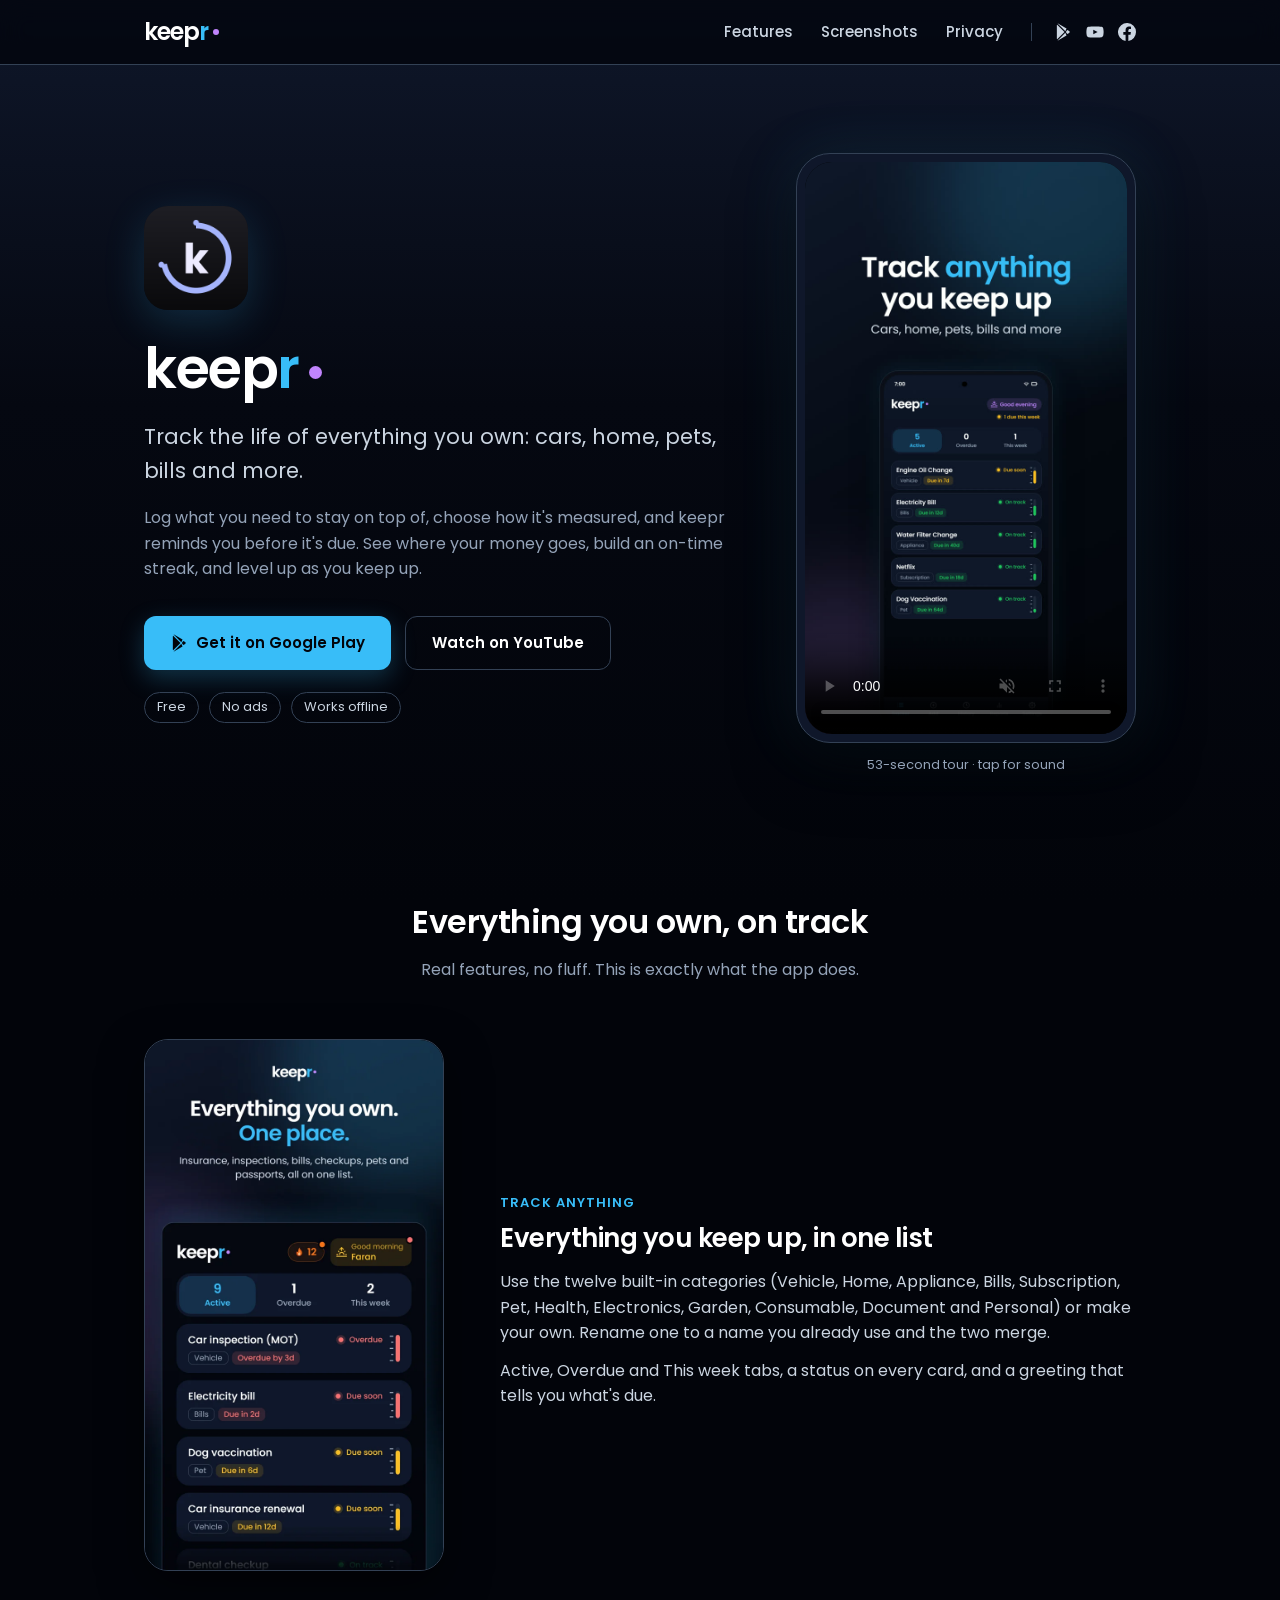
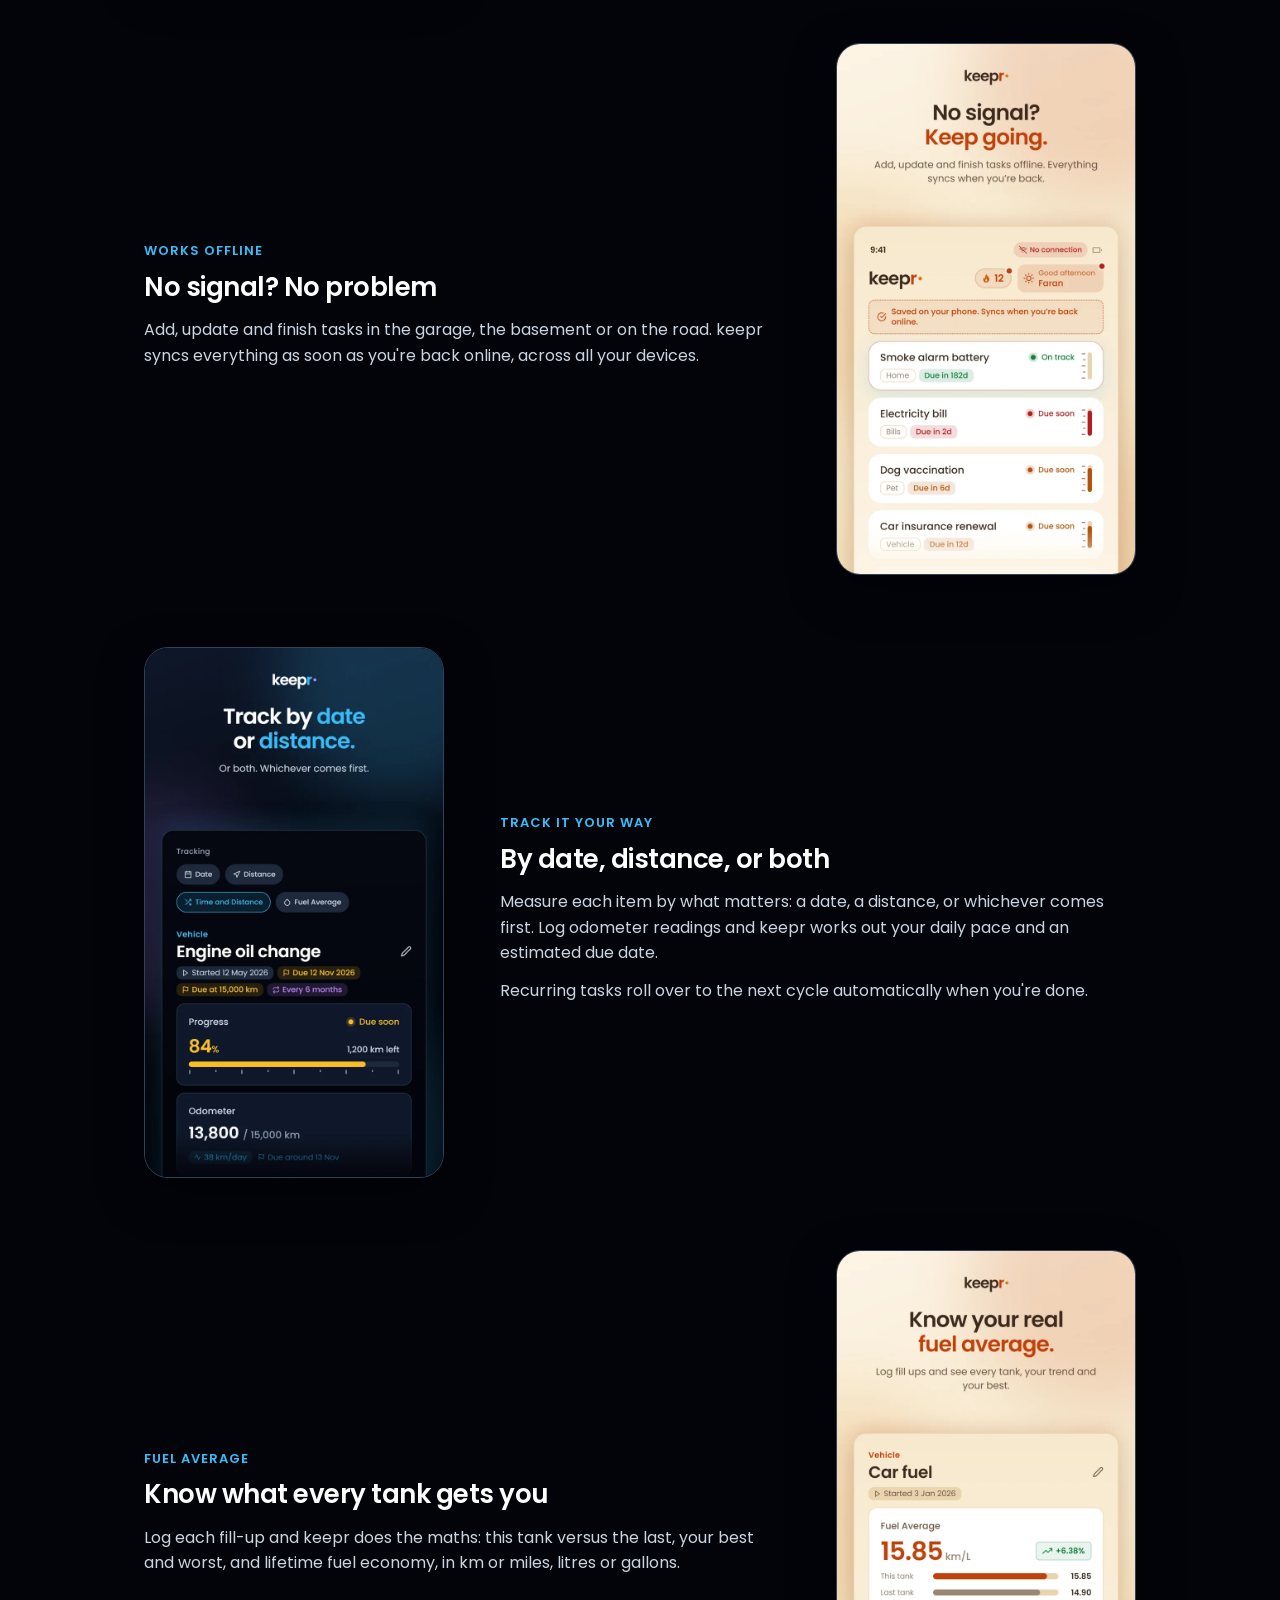
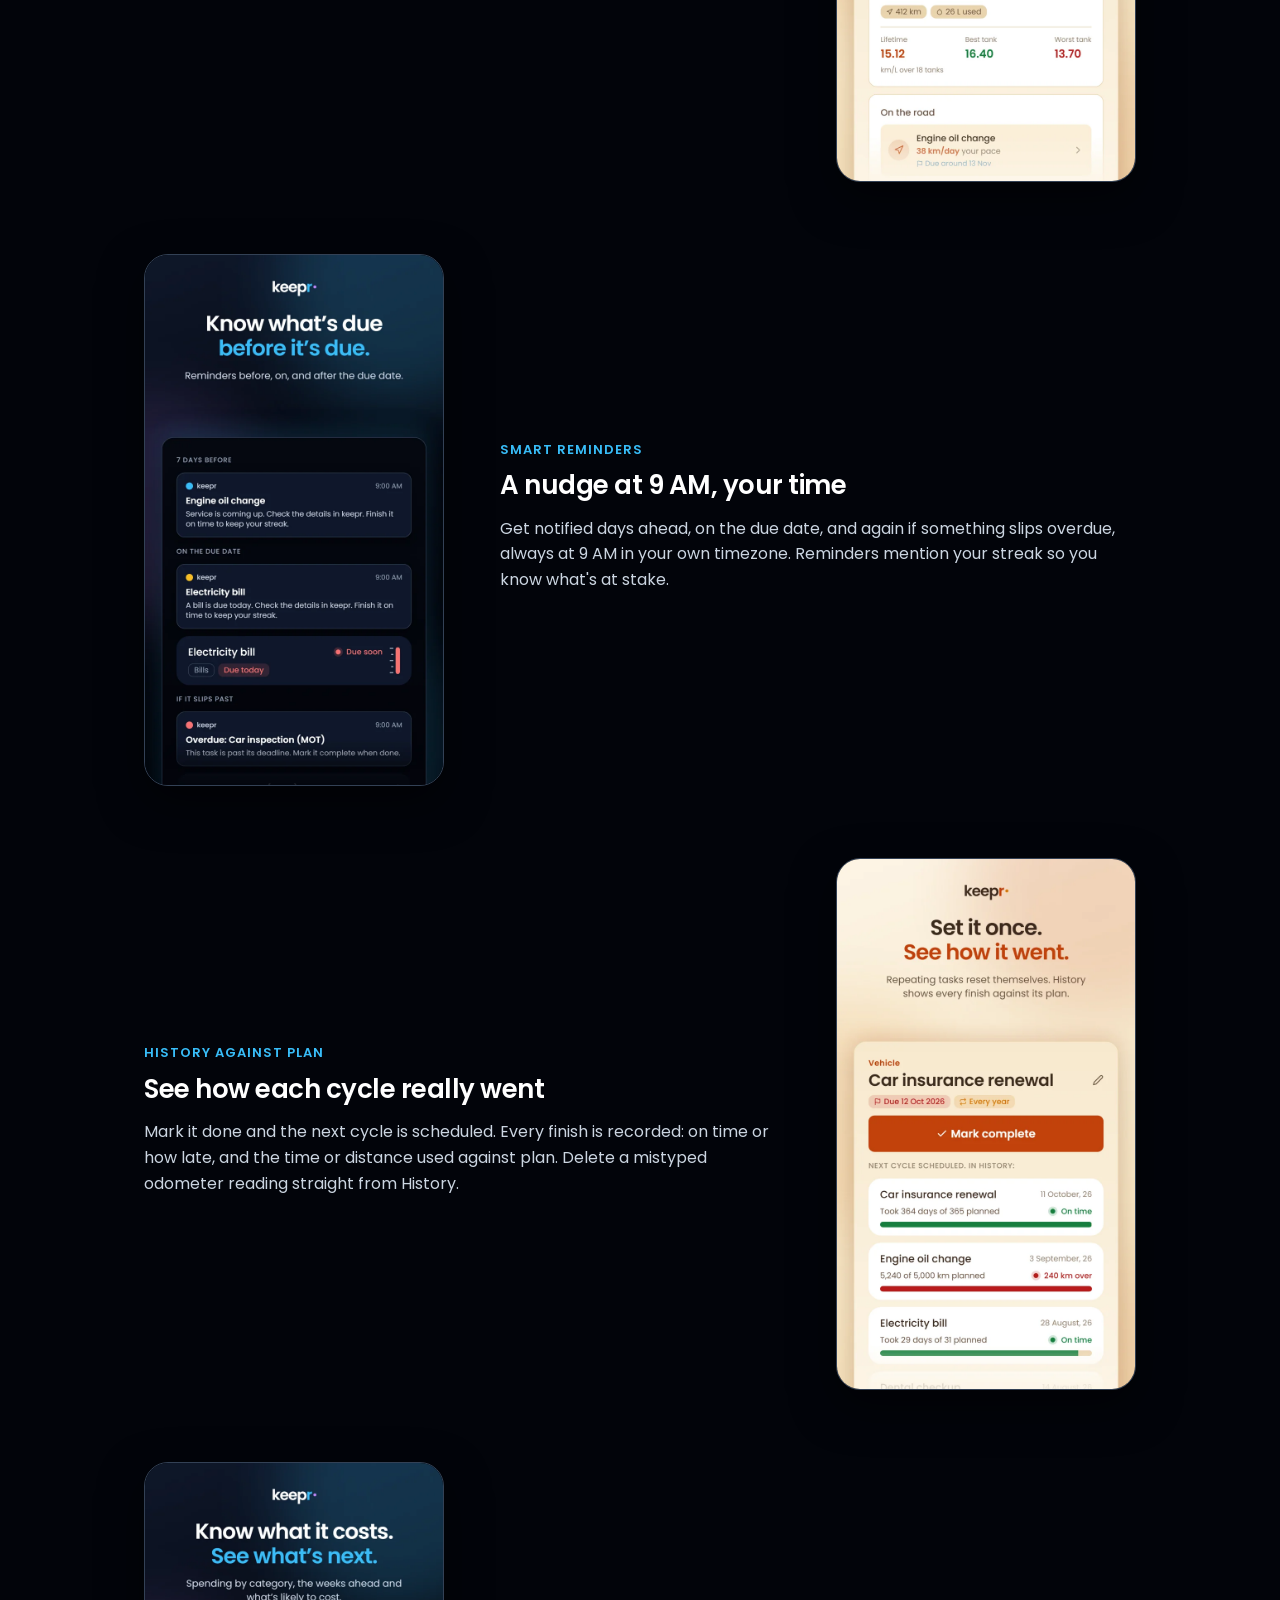
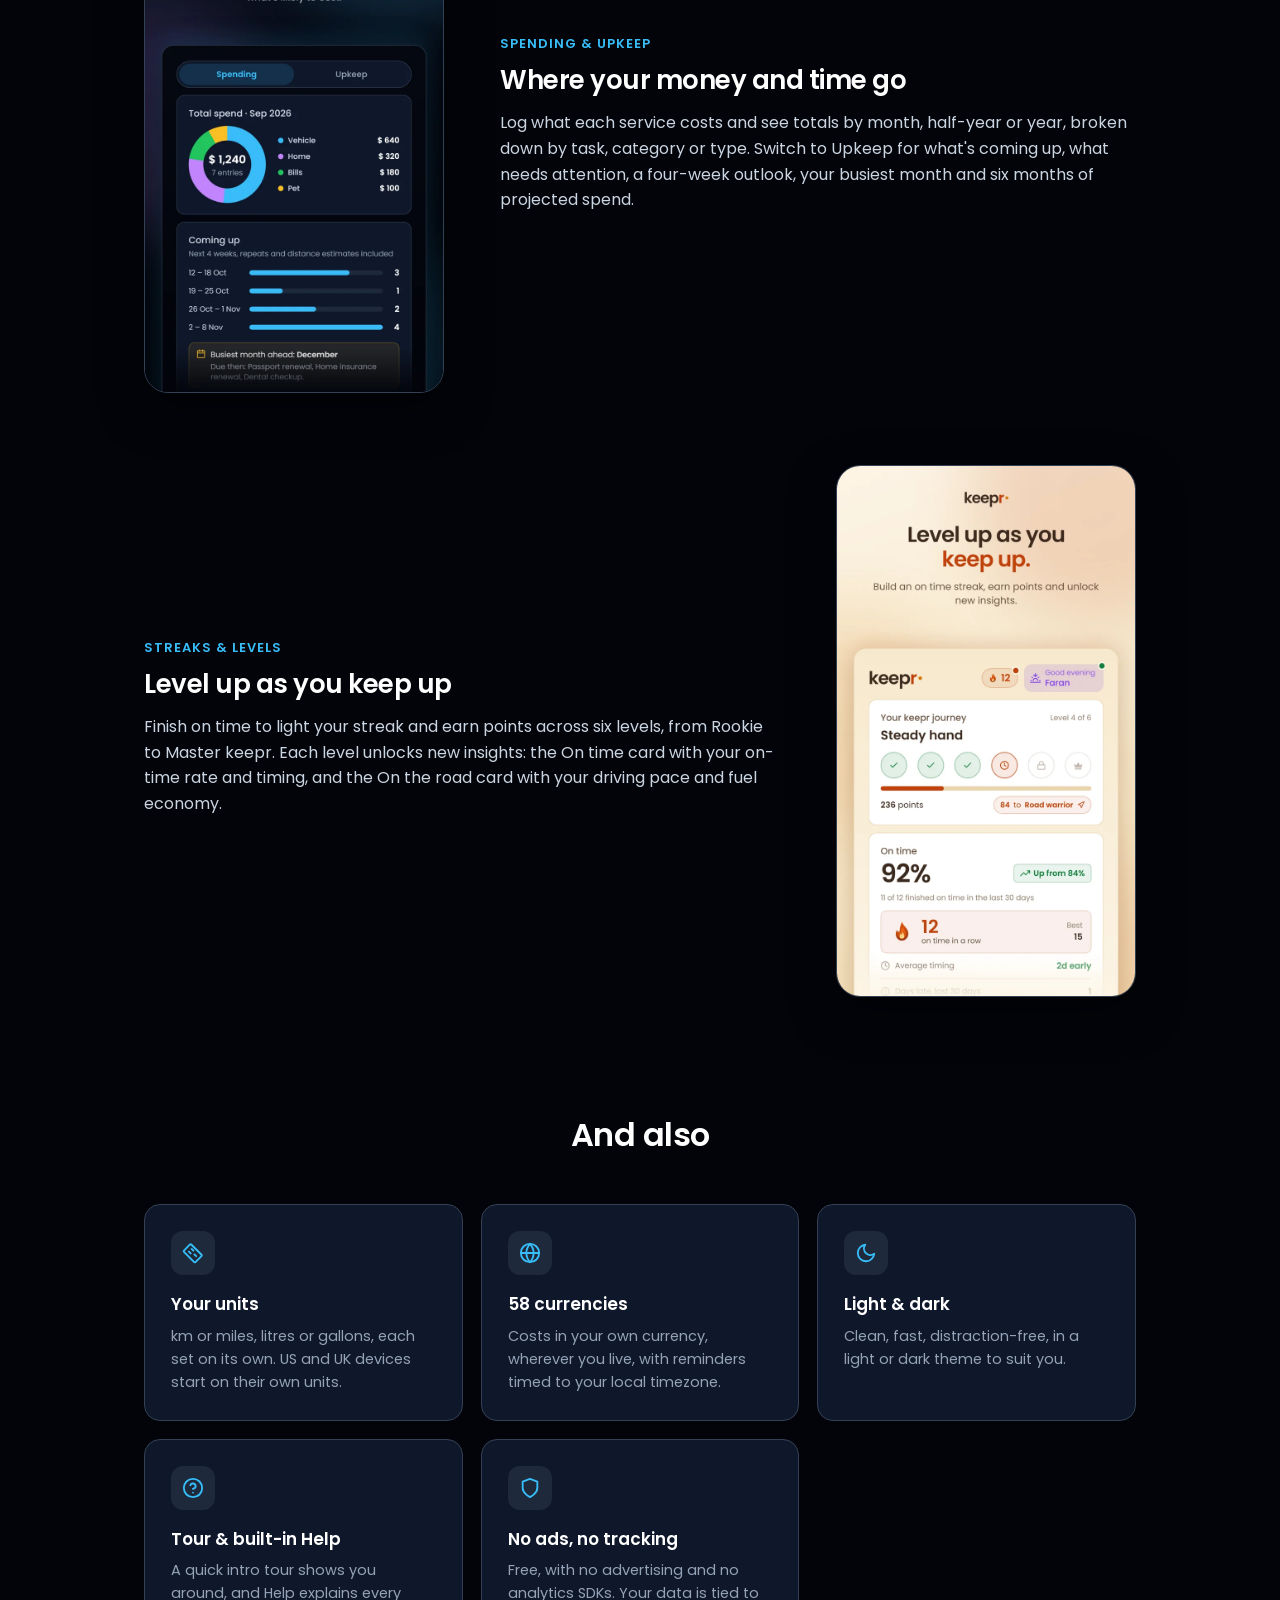
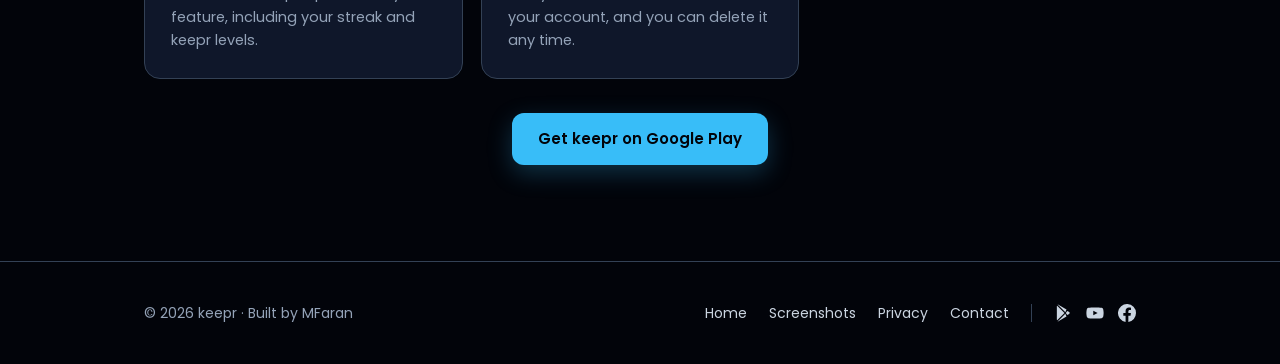
==== commit 895c772c: "Drop long dashes from the copy and use icons in a slimmer footer Co-Authored-By: Claude Opus 5.5 <no" ====
--- a/index.html
+++ b/index.html
@@ -3,10 +3,10 @@
 <head>
 <meta charset="utf-8">
 <meta name="viewport" content="width=device-width, initial-scale=1">
-<title>keepr — Track the life of everything you own</title>
-<meta name="description" content="keepr tracks maintenance for your car, home, pets, bills and more — by date, distance or fuel — with reminders at 9 AM your time, spending and upkeep reports, streaks and levels. Free, no ads, works offline.">
-<meta property="og:title" content="keepr — maintenance & lifespan tracker">
-<meta property="og:description" content="Track anything you keep up — by date, distance or fuel. Reminders before things are due, upkeep insights, streaks and levels. Free, no ads, works offline.">
+<title>keepr | Track the life of everything you own</title>
+<meta name="description" content="keepr tracks maintenance for your car, home, pets, bills and more by date, distance or fuel, with reminders at 9 AM your time, spending and upkeep reports, streaks and levels. Free, no ads, works offline.">
+<meta property="og:title" content="keepr: maintenance & lifespan tracker">
+<meta property="og:description" content="Track anything you keep up by date, distance or fuel. Reminders before things are due, upkeep insights, streaks and levels. Free, no ads, works offline.">
 <meta property="og:type" content="website">
 <meta property="og:url" content="https://faran-tariq.github.io/keepr/">
 <meta property="og:image" content="https://faran-tariq.github.io/keepr/media/keepr-intro-poster.jpg">
@@ -42,7 +42,7 @@
     <div class="hero-copy">
       <img class="app-icon" src="assets/icon.png" alt="keepr app icon">
       <h1>keep<span class="r">r</span><span class="dot"></span></h1>
-      <p class="tagline">Track the life of everything you own — cars, home, pets, bills and more.</p>
+      <p class="tagline">Track the life of everything you own: cars, home, pets, bills and more.</p>
       <p class="lead">Log what you need to stay on top of, choose how it's measured, and keepr reminds you before it's due. See where your money goes, build an on-time streak, and level up as you keep up.</p>
       <div class="cta-row">
         <a class="btn btn-primary" href="https://play.google.com/store/apps/details?id=com.faran.keepr" target="_blank" rel="noopener">
@@ -69,7 +69,7 @@
 <section class="section" id="features">
   <div class="wrap">
     <h2>Everything you own, on track</h2>
-    <p class="sub">Real features, no fluff — this is exactly what the app does.</p>
+    <p class="sub">Real features, no fluff. This is exactly what the app does.</p>
 
     <div class="showcase">
 
@@ -78,7 +78,7 @@
         <div class="showcase-copy">
           <span class="kicker">Track anything</span>
           <h3>Everything you keep up, in one list</h3>
-          <p>Twelve built-in categories — Vehicle, Home, Appliance, Bills, Subscription, Pet, Health, Electronics, Garden, Consumable, Document and Personal — or make your own. Rename one to a name you already use and the two merge.</p>
+          <p>Use the twelve built-in categories (Vehicle, Home, Appliance, Bills, Subscription, Pet, Health, Electronics, Garden, Consumable, Document and Personal) or make your own. Rename one to a name you already use and the two merge.</p>
           <p>Active, Overdue and This week tabs, a status on every card, and a greeting that tells you what's due.</p>
         </div>
       </div>
@@ -97,7 +97,7 @@
         <div class="showcase-copy">
           <span class="kicker">Track it your way</span>
           <h3>By date, distance, or both</h3>
-          <p>Measure each item by what matters — a date, a distance, or whichever comes first. Log odometer readings and keepr works out your daily pace and an estimated due date.</p>
+          <p>Measure each item by what matters: a date, a distance, or whichever comes first. Log odometer readings and keepr works out your daily pace and an estimated due date.</p>
           <p>Recurring tasks roll over to the next cycle automatically when you're done.</p>
         </div>
       </div>
@@ -107,7 +107,7 @@
         <div class="showcase-copy">
           <span class="kicker">Fuel average</span>
           <h3>Know what every tank gets you</h3>
-          <p>Log each fill-up and keepr does the maths: this tank versus the last, your best and worst, and lifetime fuel economy — in km or miles, litres or gallons.</p>
+          <p>Log each fill-up and keepr does the maths: this tank versus the last, your best and worst, and lifetime fuel economy, in km or miles, litres or gallons.</p>
         </div>
       </div>
 
@@ -116,7 +116,7 @@
         <div class="showcase-copy">
           <span class="kicker">Smart reminders</span>
           <h3>A nudge at 9 AM, your time</h3>
-          <p>Get notified days ahead, on the due date, and again if something slips overdue — at 9 AM in your own timezone. Reminders mention your streak so you know what's at stake.</p>
+          <p>Get notified days ahead, on the due date, and again if something slips overdue, always at 9 AM in your own timezone. Reminders mention your streak so you know what's at stake.</p>
         </div>
       </div>
 
@@ -125,7 +125,7 @@
         <div class="showcase-copy">
           <span class="kicker">History against plan</span>
           <h3>See how each cycle really went</h3>
-          <p>Mark it done and the next cycle is scheduled. Every finish is recorded — on time or how late, and the time or distance used against plan. Delete a mistyped odometer reading straight from History.</p>
+          <p>Mark it done and the next cycle is scheduled. Every finish is recorded: on time or how late, and the time or distance used against plan. Delete a mistyped odometer reading straight from History.</p>
         </div>
       </div>
 
@@ -143,7 +143,7 @@
         <div class="showcase-copy">
           <span class="kicker">Streaks &amp; levels</span>
           <h3>Level up as you keep up</h3>
-          <p>Finish on time to light your streak and earn points across six levels — from Rookie to Master keepr. Each level unlocks new insights: the On time card with your on-time rate and timing, and the On the road card with your driving pace and fuel economy.</p>
+          <p>Finish on time to light your streak and earn points across six levels, from Rookie to Master keepr. Each level unlocks new insights: the On time card with your on-time rate and timing, and the On the road card with your driving pace and fuel economy.</p>
         </div>
       </div>
 
@@ -162,7 +162,7 @@
           <svg width="22" height="22" viewBox="0 0 24 24" fill="none" stroke="#38BDF8" stroke-width="2" stroke-linecap="round" stroke-linejoin="round"><path d="M21.3 15.3l-6.6 6.6a1 1 0 0 1-1.4 0L2.1 10.7a1 1 0 0 1 0-1.4l6.6-6.6a1 1 0 0 1 1.4 0l11.2 11.2a1 1 0 0 1 0 1.4z"/><path d="M7.5 10.5l2 2"/><path d="M10.5 7.5l2 2"/><path d="M13.5 13.5l2 2"/></svg>
         </div>
         <h3>Your units</h3>
-        <p>km or miles, litres or gallons — each set on its own. US and UK devices start on their own units.</p>
+        <p>km or miles, litres or gallons, each set on its own. US and UK devices start on their own units.</p>
       </div>
 
       <div class="feature">
@@ -178,7 +178,7 @@
           <svg width="22" height="22" viewBox="0 0 24 24" fill="none" stroke="#38BDF8" stroke-width="2" stroke-linecap="round" stroke-linejoin="round"><path d="M21 12.8A9 9 0 1 1 11.2 3a7 7 0 0 0 9.8 9.8z"/></svg>
         </div>
         <h3>Light &amp; dark</h3>
-        <p>Clean, fast, distraction-free — in a light or dark theme to suit you.</p>
+        <p>Clean, fast, distraction-free, in a light or dark theme to suit you.</p>
       </div>
 
       <div class="feature">
@@ -186,7 +186,7 @@
           <svg width="22" height="22" viewBox="0 0 24 24" fill="none" stroke="#38BDF8" stroke-width="2" stroke-linecap="round" stroke-linejoin="round"><circle cx="12" cy="12" r="10"/><path d="M9.1 9a3 3 0 0 1 5.8 1c0 2-3 3-3 3"/><line x1="12" y1="17" x2="12.01" y2="17"/></svg>
         </div>
         <h3>Tour &amp; built-in Help</h3>
-        <p>A quick intro tour shows you around, and Help explains every feature — including your streak and keepr levels.</p>
+        <p>A quick intro tour shows you around, and Help explains every feature, including your streak and keepr levels.</p>
       </div>
 
       <div class="feature">
@@ -211,10 +211,12 @@
       <a href="index.html">Home</a>
       <a href="screenshots.html">Screenshots</a>
       <a href="privacy.html">Privacy</a>
-      <a href="https://play.google.com/store/apps/details?id=com.faran.keepr" target="_blank" rel="noopener">Google Play</a>
-      <a href="https://www.youtube.com/@keeprApp" target="_blank" rel="noopener">YouTube</a>
-      <a href="https://www.facebook.com/people/Keepr/61594961169582/" target="_blank" rel="noopener">Facebook</a>
       <a href="mailto:farantariq09@gmail.com">Contact</a>
+      <span class="social-links">
+        <a href="https://play.google.com/store/apps/details?id=com.faran.keepr" target="_blank" rel="noopener" aria-label="keepr on Google Play" title="Google Play"><svg width="18" height="18" viewBox="0 0 24 24" fill="currentColor"><path d="M4.2 2.3c-.3.2-.4.6-.4 1v17.4c0 .4.1.8.4 1L14 12 4.2 2.3zM15.1 13.1l-2.3 2.3-8 7.8c.3.1.7 0 1-.2l10.9-6.2-1.6-3.7zM15.1 10.9l1.6-3.7L5.8 1c-.3-.2-.7-.3-1-.2l8 7.8 2.3 2.3zM20.3 10.8l-2.7-1.6-1.8 2.8 1.8 2.8 2.7-1.6c.7-.4.7-2 0-2.4z"/></svg></a>
+        <a href="https://www.youtube.com/@keeprApp" target="_blank" rel="noopener" aria-label="keepr on YouTube" title="YouTube"><svg width="18" height="18" viewBox="0 0 24 24" fill="currentColor"><path d="M23 7.2a3 3 0 0 0-2.1-2.1C19 4.6 12 4.6 12 4.6s-7 0-8.9.5A3 3 0 0 0 1 7.2 31 31 0 0 0 .5 12a31 31 0 0 0 .5 4.8 3 3 0 0 0 2.1 2.1c1.9.5 8.9.5 8.9.5s7 0 8.9-.5a3 3 0 0 0 2.1-2.1 31 31 0 0 0 .5-4.8 31 31 0 0 0-.5-4.8zM9.7 15V9l5.8 3-5.8 3z"/></svg></a>
+        <a href="https://www.facebook.com/people/Keepr/61594961169582/" target="_blank" rel="noopener" aria-label="keepr on Facebook" title="Facebook"><svg width="18" height="18" viewBox="0 0 24 24" fill="currentColor"><path d="M24 12a12 12 0 1 0-13.9 11.9v-8.4H7.1V12h3V9.4c0-3 1.8-4.7 4.5-4.7 1.3 0 2.7.2 2.7.2v3h-1.5c-1.5 0-2 .9-2 1.9V12h3.4l-.5 3.5h-2.9v8.4A12 12 0 0 0 24 12z"/></svg></a>
+      </span>
     </div>
   </div>
 </footer>
--- a/styles.css
+++ b/styles.css
@@ -1,4 +1,4 @@
-/* keepr — GitHub Pages site. Palette mirrors the app's dark theme (src/theme/tokens.ts). */
+/* keepr GitHub Pages site. Palette mirrors the app's dark theme (src/theme/tokens.ts). */
 :root {
   --bg: #02040A;
   --surface: #0F172A;
@@ -115,7 +115,7 @@
 .shots { display: grid; grid-template-columns: repeat(auto-fit, minmax(220px, 1fr)); gap: 24px; margin-top: 44px; }
 .shot { text-align: center; }
 .shot img {
-  width: 100%; max-width: 300px; border-radius: 24px; border: 1px solid var(--border);
+  width: 100%; max-width: 300px; height: auto; border-radius: 24px; border: 1px solid var(--border);
   box-shadow: 0 16px 44px rgba(0,0,0,.5); transition: transform .2s;
 }
 .shot img:hover { transform: translateY(-6px); }
@@ -147,7 +147,7 @@
 footer { border-top: 1px solid var(--border); padding: 40px 0; margin-top: 40px; }
 .footer-inner { display: flex; align-items: center; justify-content: space-between; flex-wrap: wrap; gap: 16px; }
 footer .muted { color: var(--text-muted); font-size: 14px; }
-footer .flinks { display: flex; flex-wrap: wrap; gap: 12px 22px; }
+footer .flinks { display: flex; align-items: center; flex-wrap: wrap; gap: 12px 22px; }
 footer .flinks a { color: var(--text-secondary); text-decoration: none; font-size: 14px; }
 footer .flinks a:hover { color: var(--accent); }
 
@@ -167,6 +167,9 @@
   .social-links { padding-left: 14px; gap: 12px; }
   .showcase { gap: 56px; }
   .showcase-copy h3 { font-size: 22px; }
+  footer { padding: 24px 0; margin-top: 24px; }
+  .footer-inner { justify-content: center; gap: 12px; text-align: center; }
+  footer .flinks { justify-content: center; gap: 10px 18px; }
   .hero { padding: 56px 0 40px; }
   .hero h1 { font-size: 40px; }
   .hero .tagline { font-size: 18px; }
